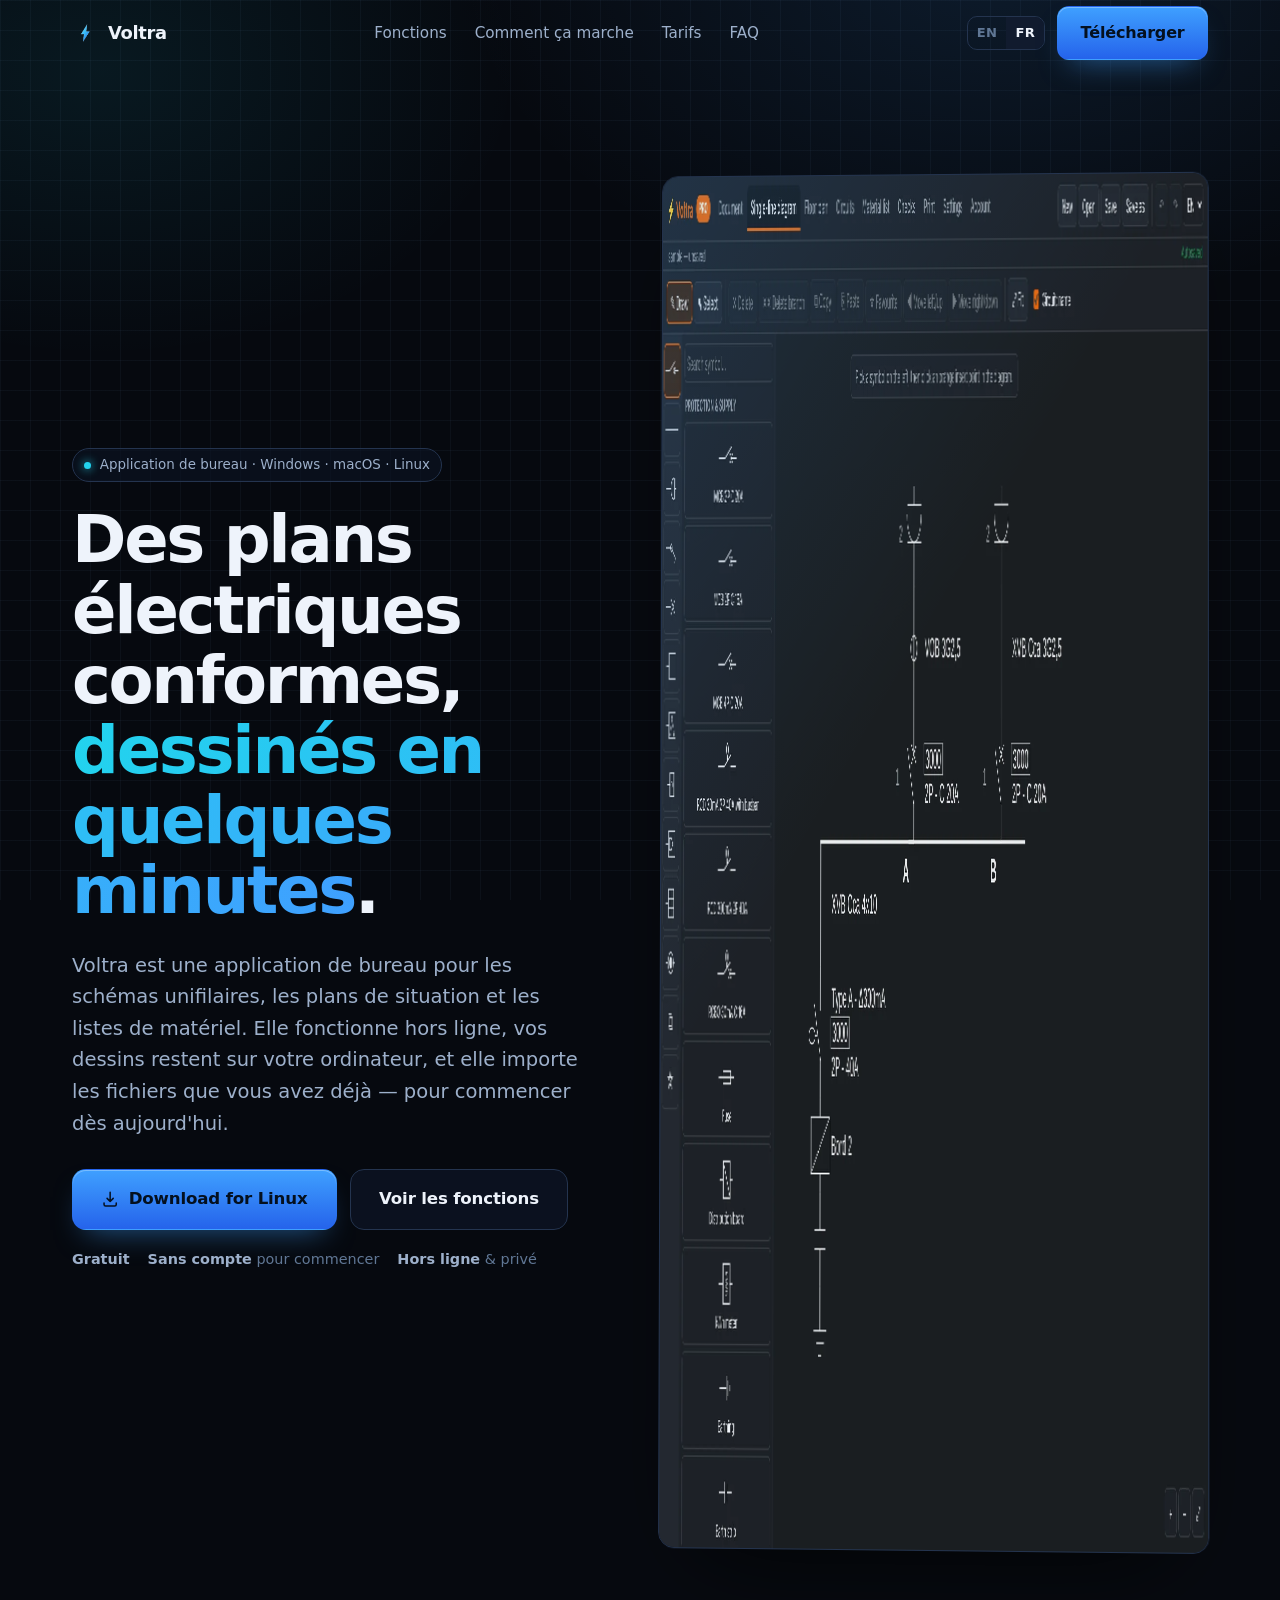
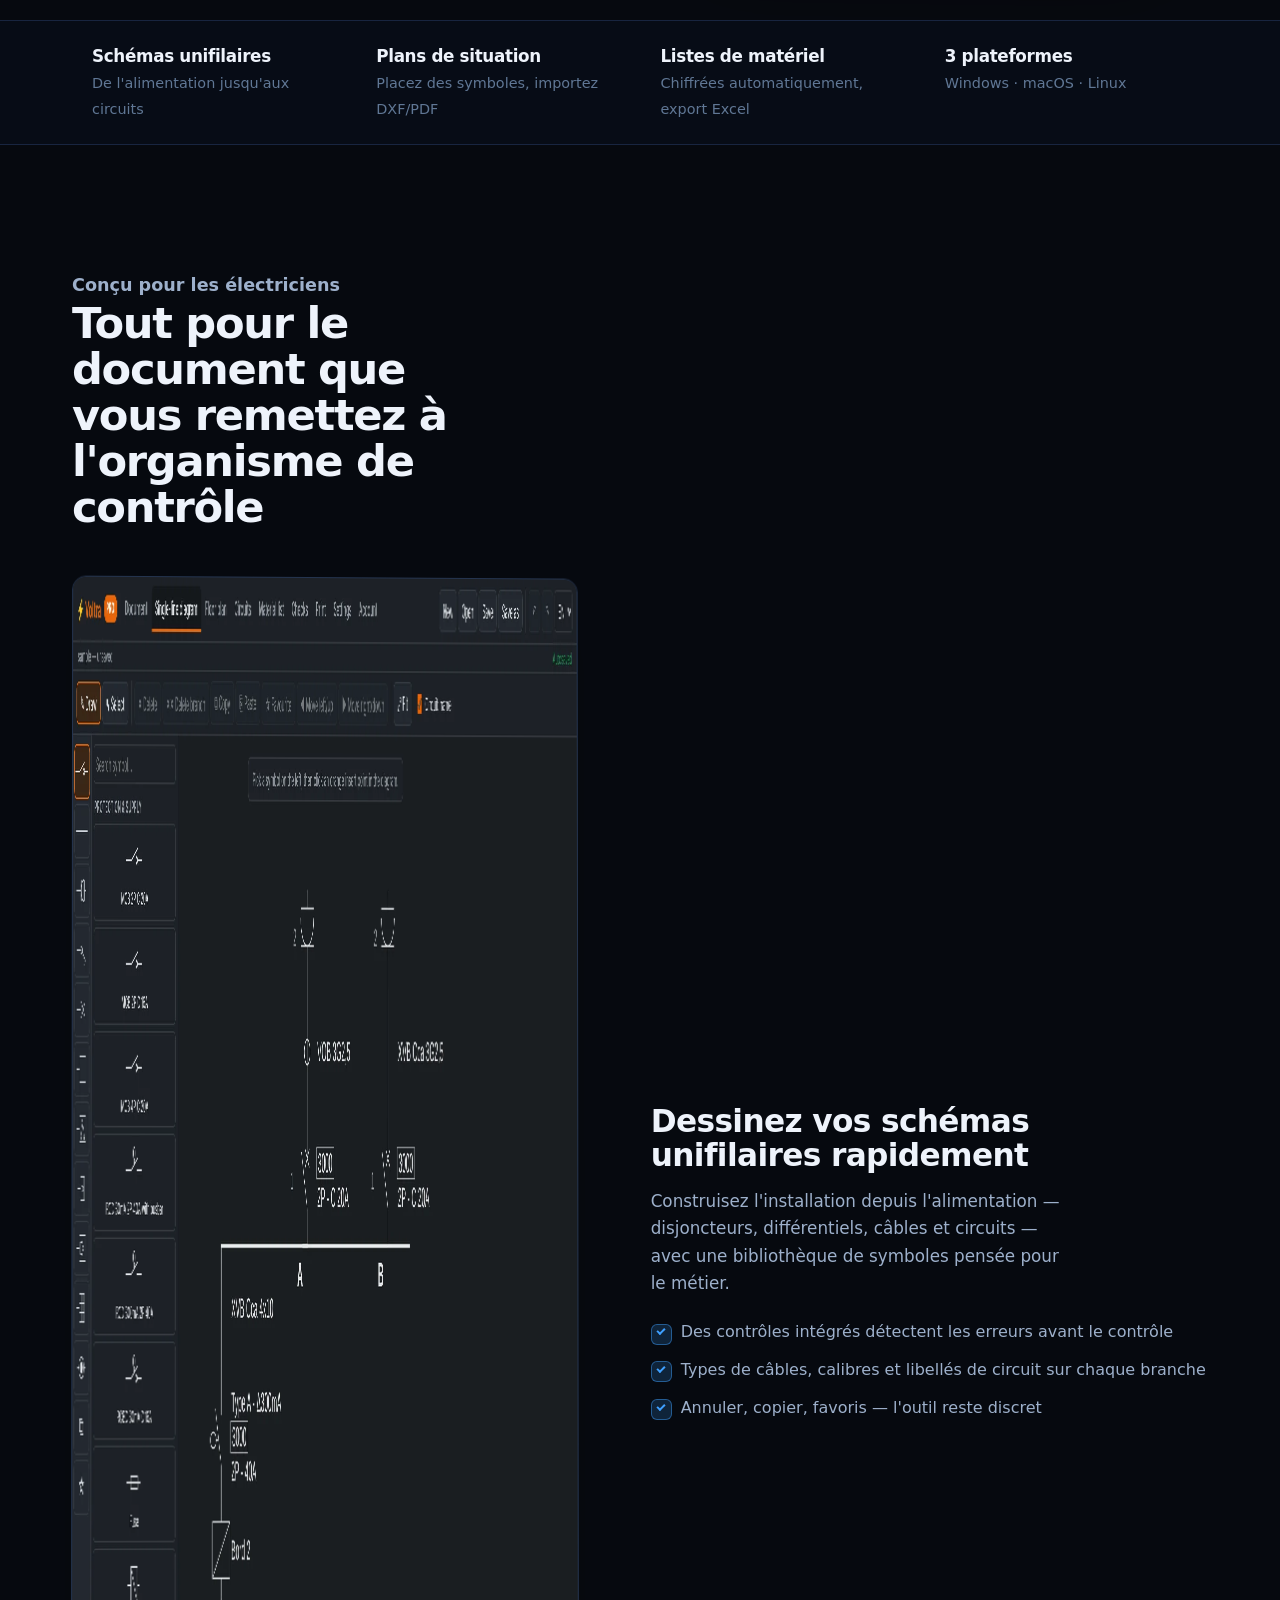
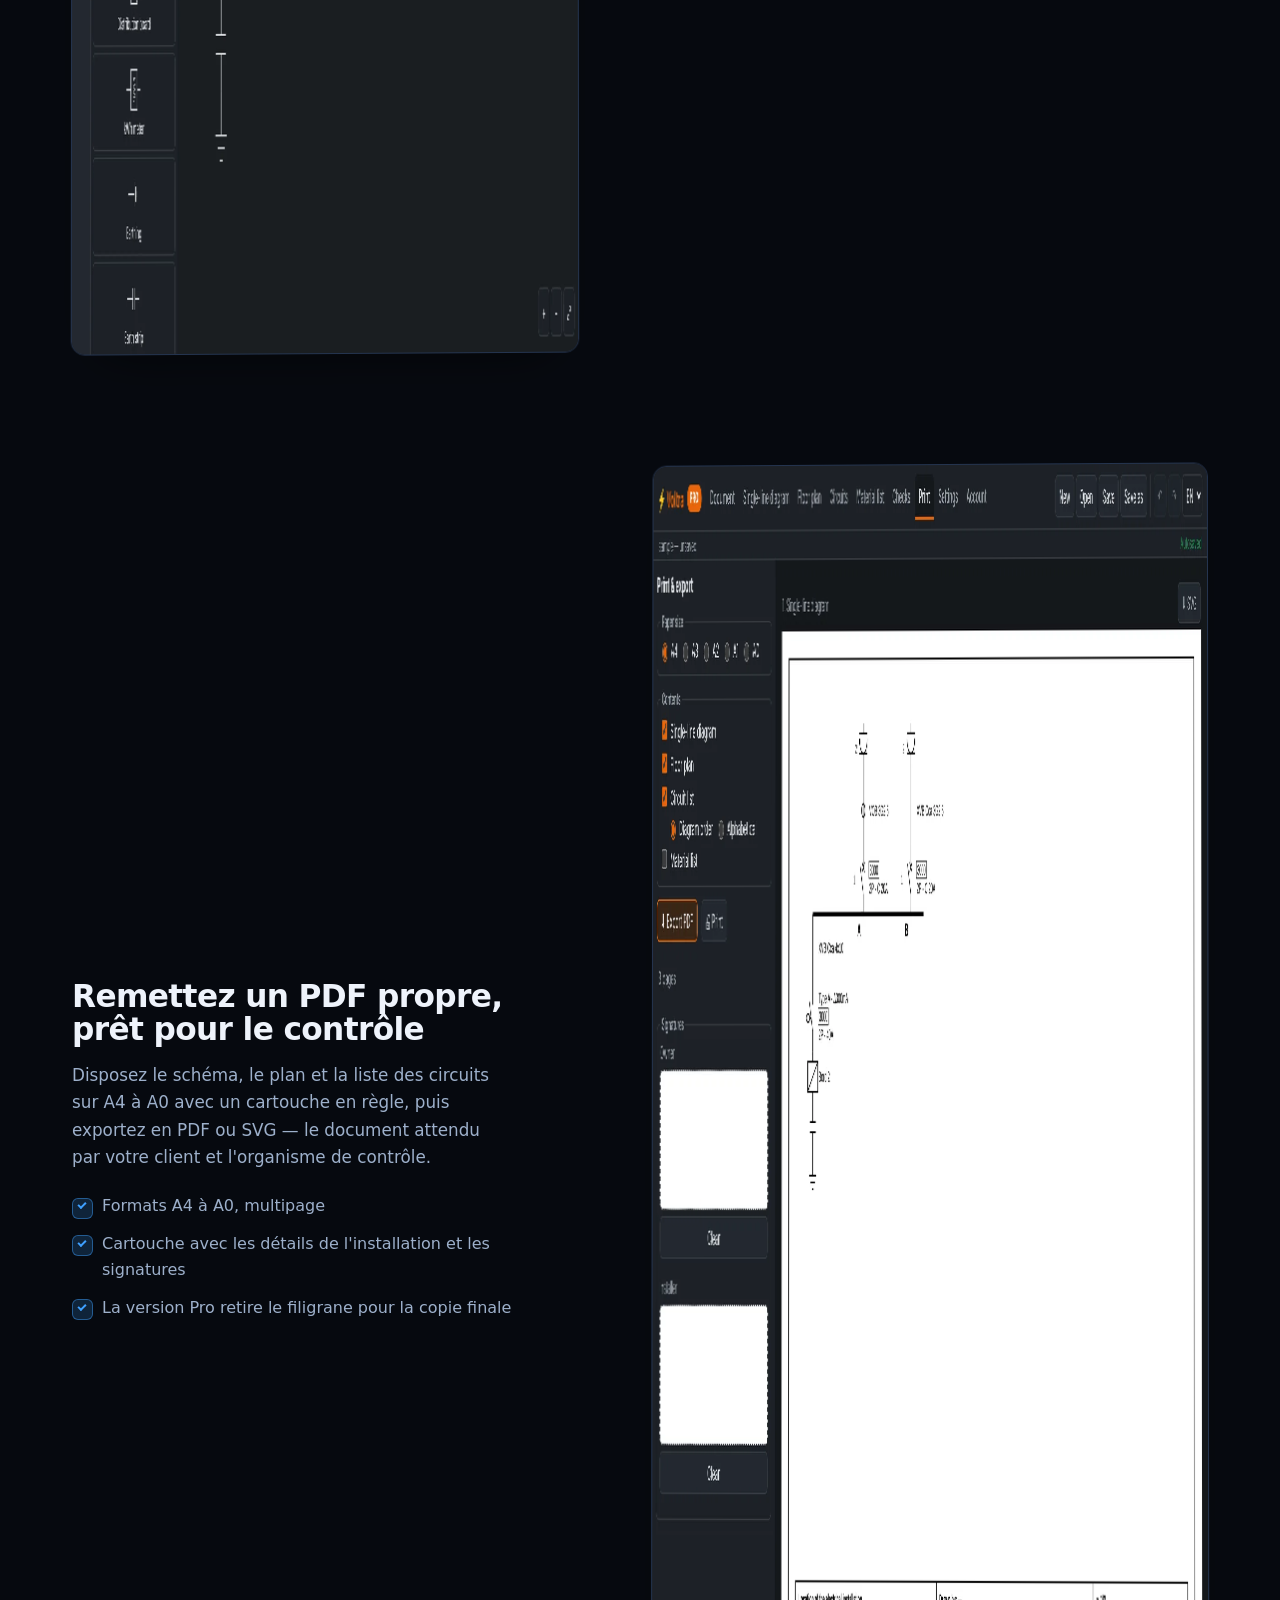
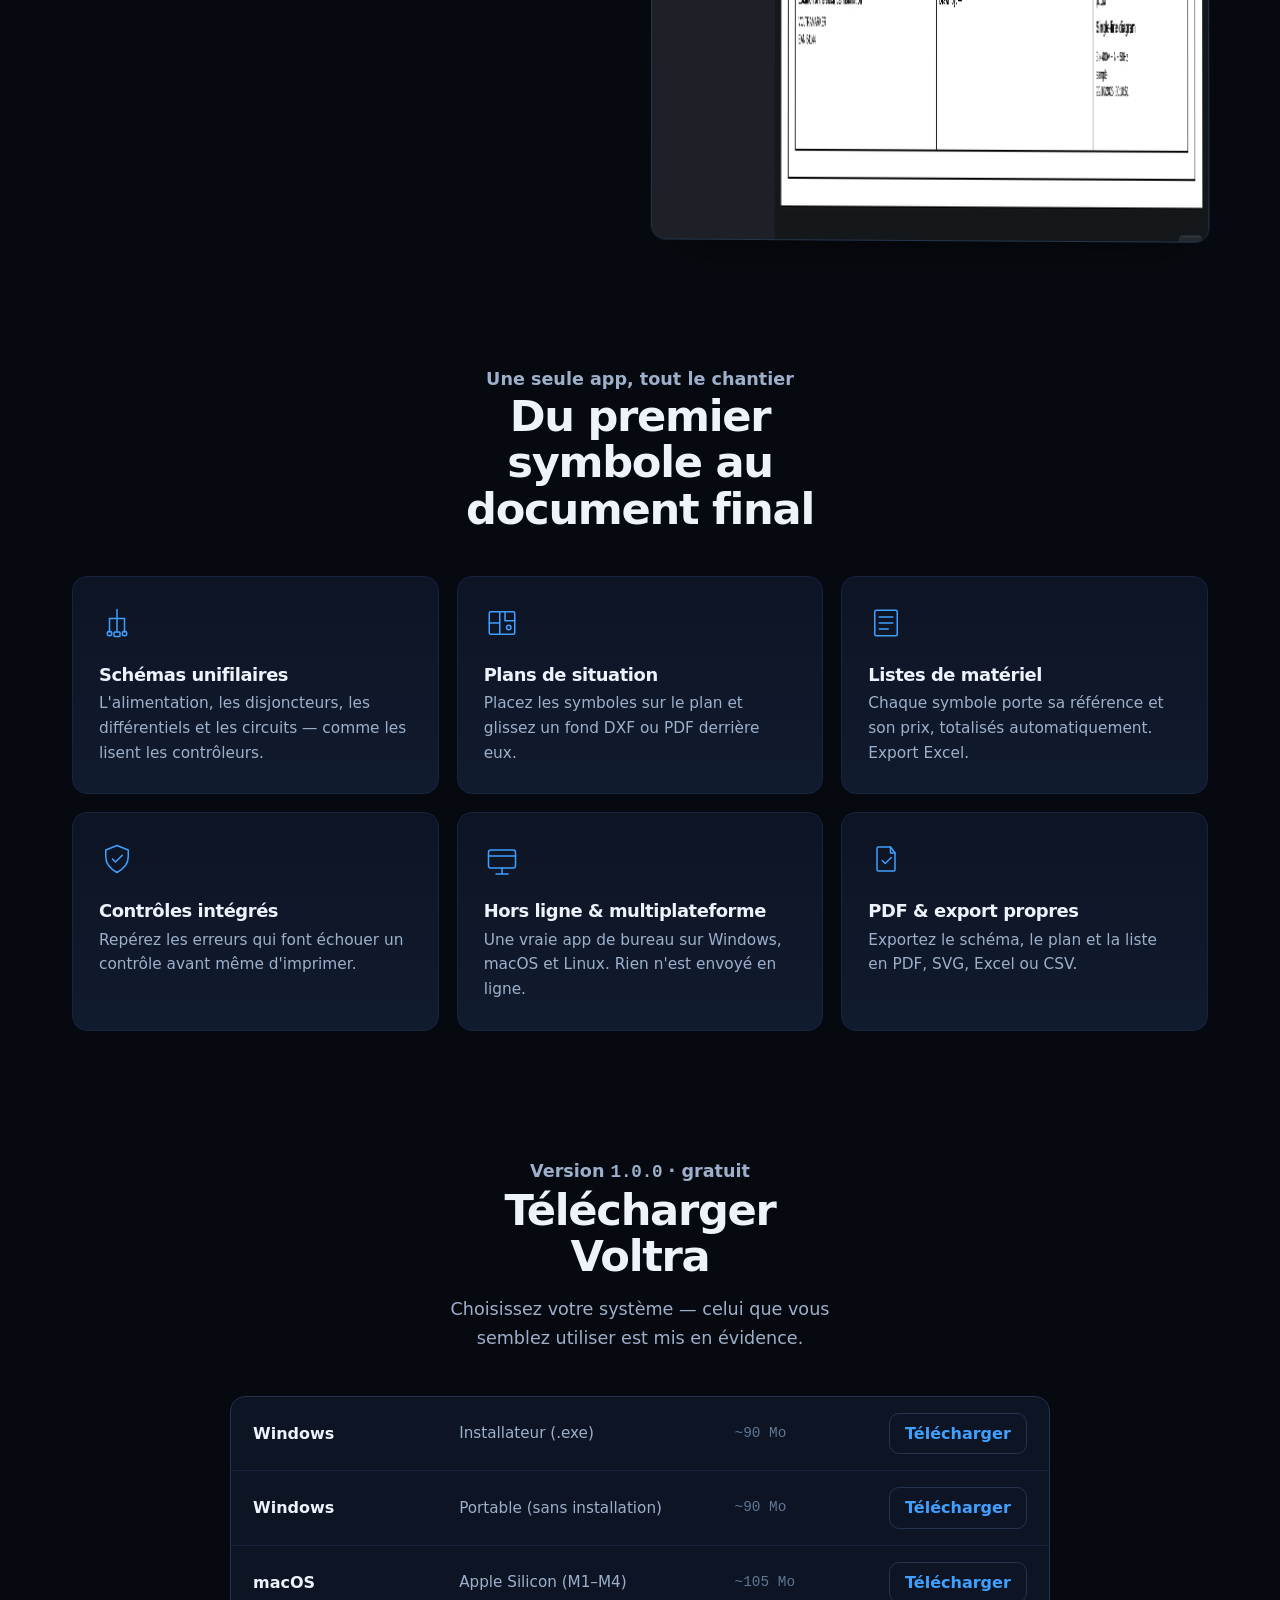
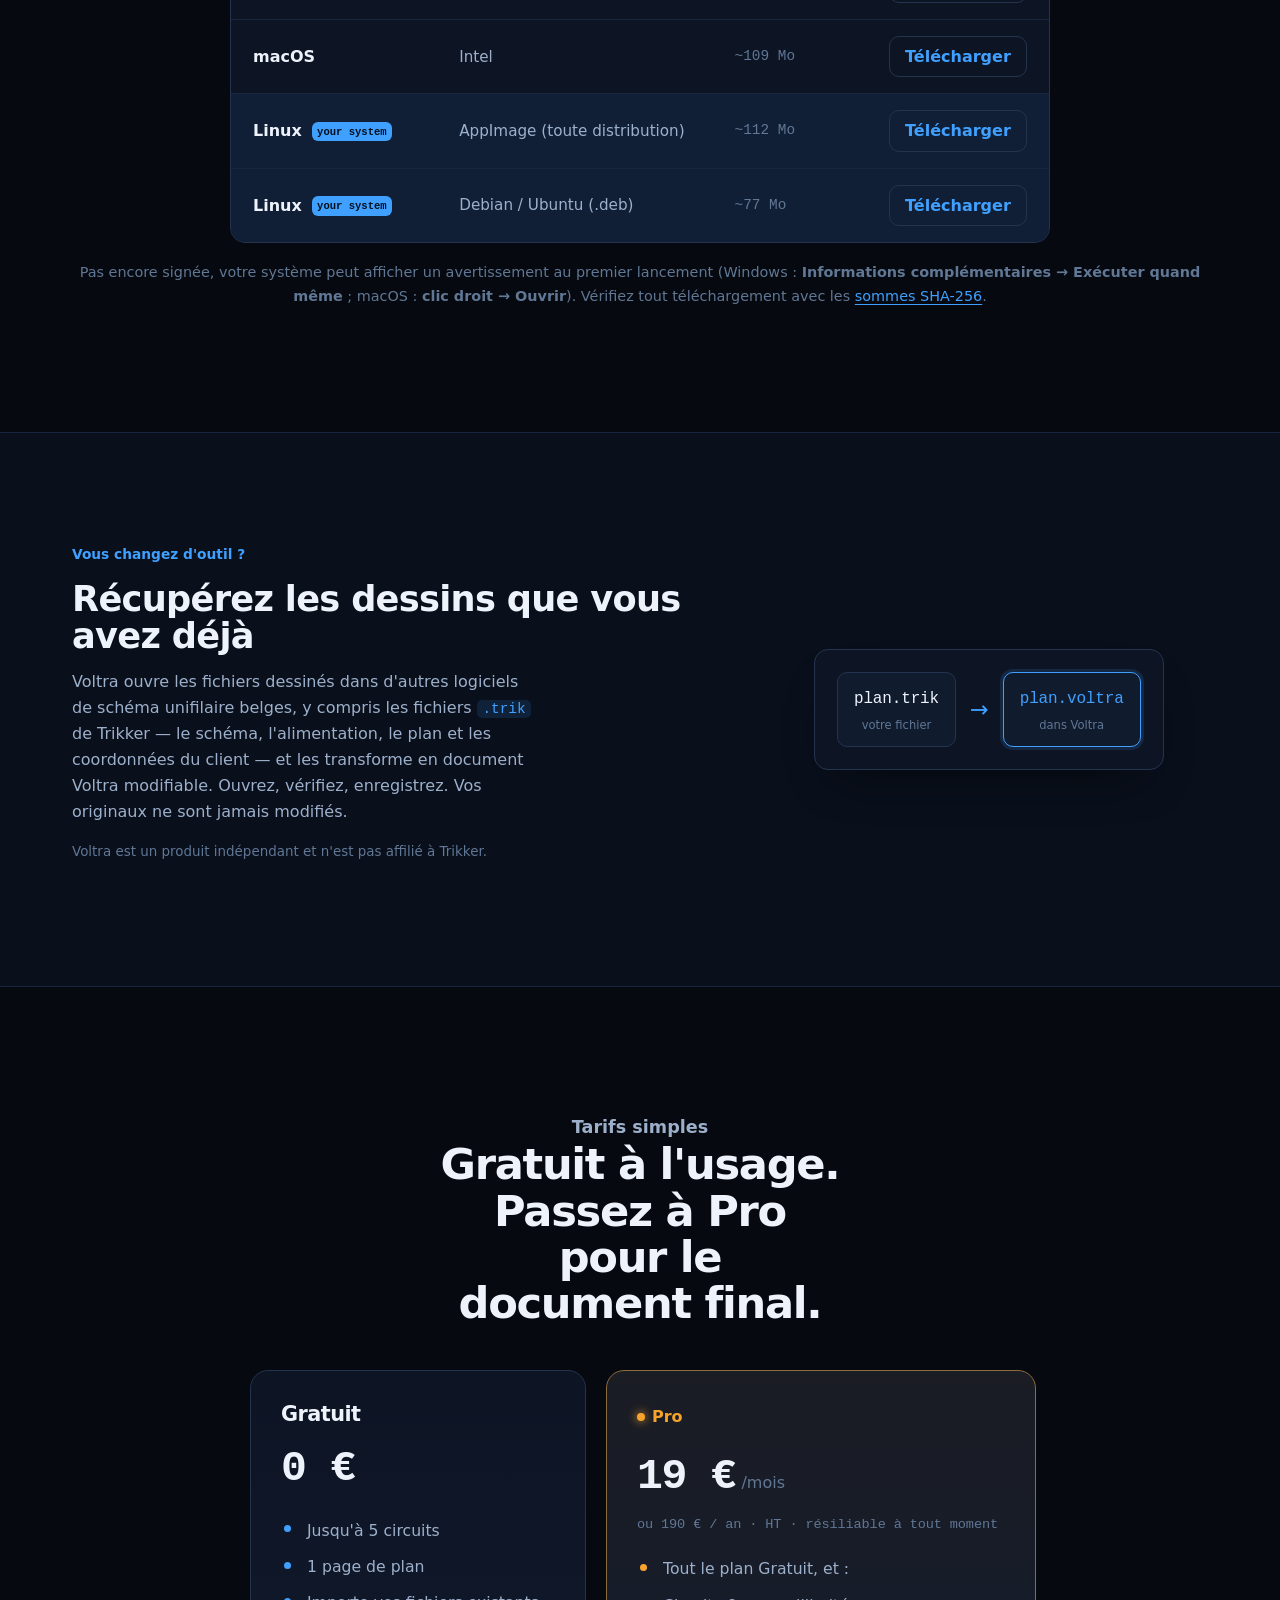
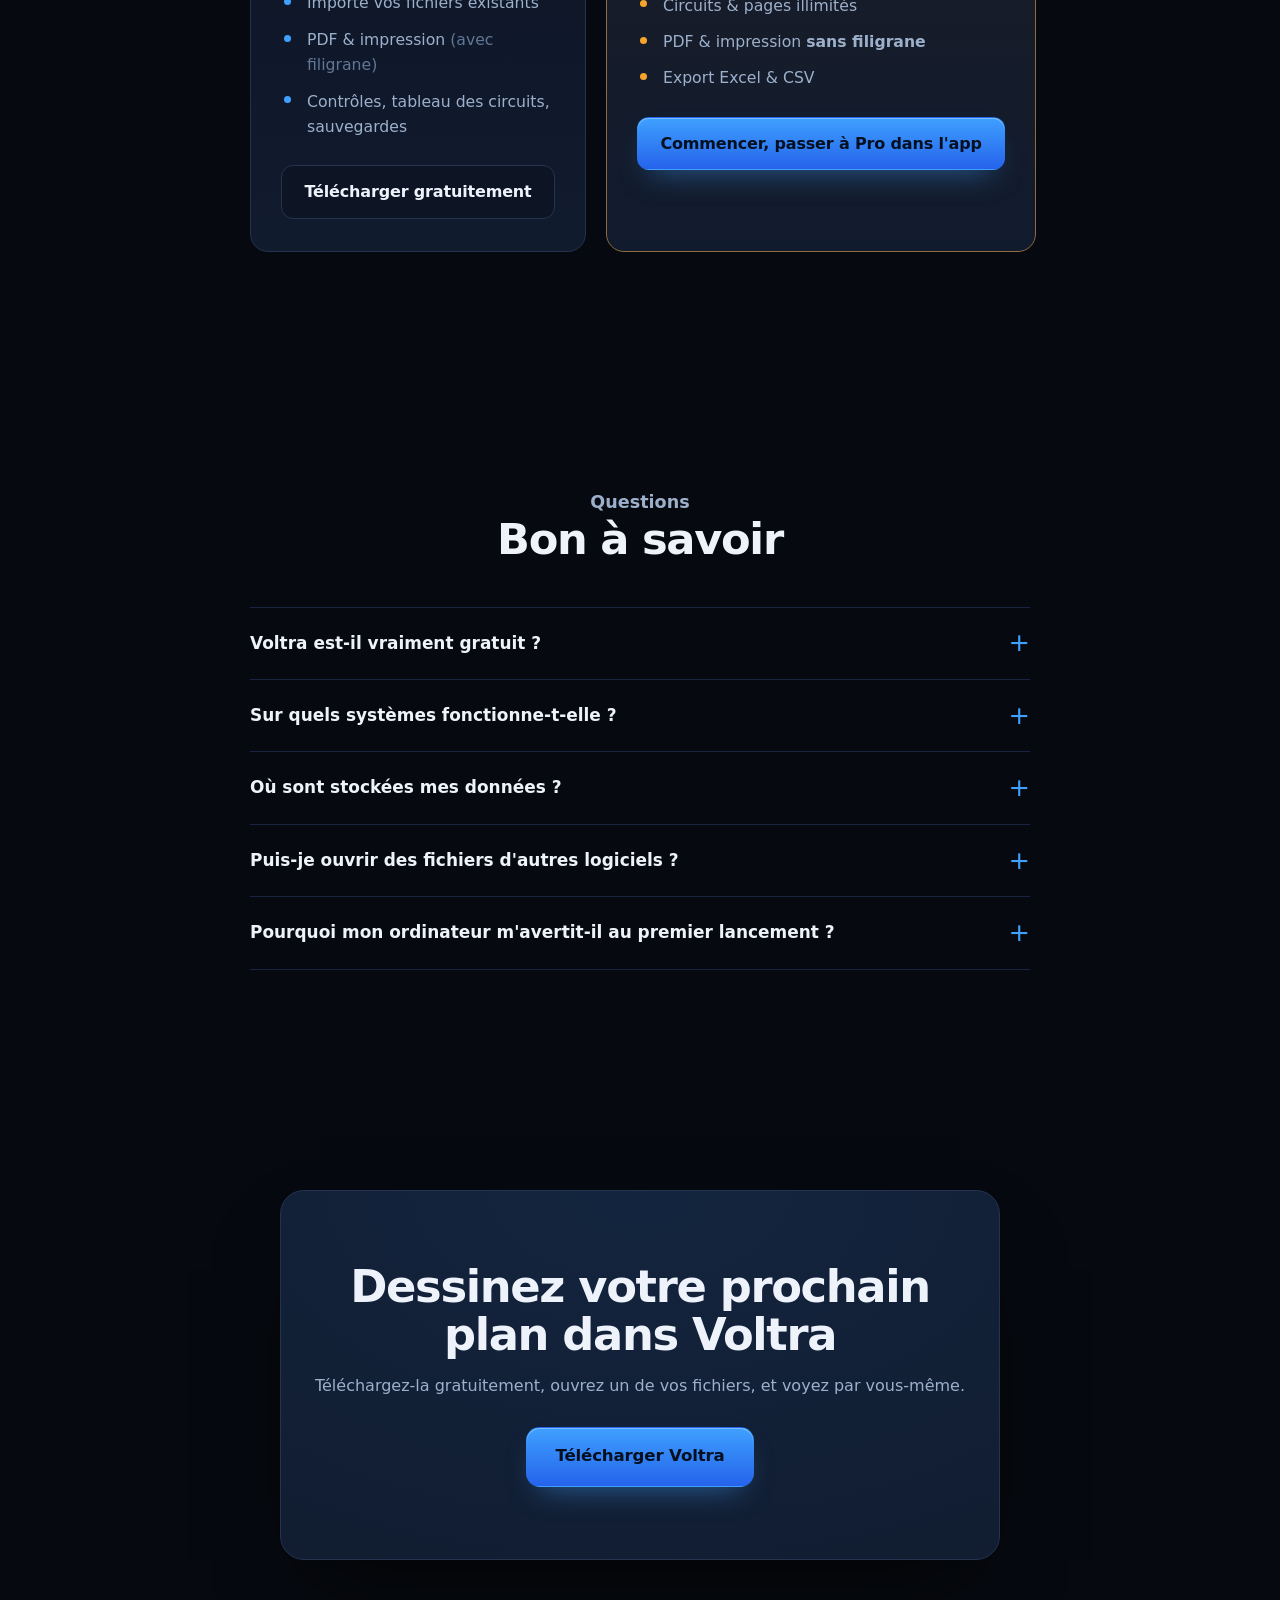
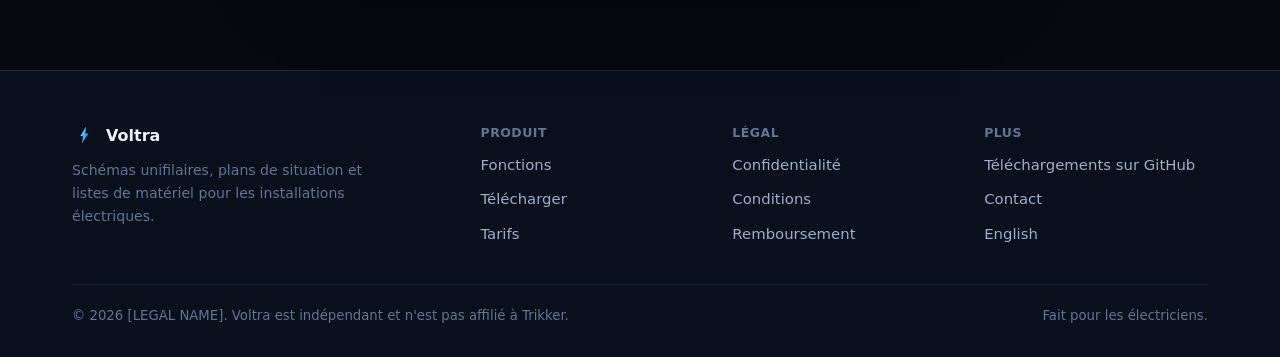
==== fr/index.html @ aec4aea8 "Premium bilingual site (EN + FR): real screenshots, 3D, SEO, Trikker demoted Co-Authored-By: Claude " ====
<!doctype html>
<html lang="fr">
<head>
<meta charset="utf-8">
<meta name="viewport" content="width=device-width, initial-scale=1">
<title>Voltra — schémas unifilaires électriques pour Windows, Mac et Linux</title>
<meta name="description" content="Voltra est une application de bureau pour dessiner des schémas unifilaires, des plans de situation et des listes de matériel. Fonctionne hors ligne sur Windows, macOS et Linux. Téléchargement gratuit.">
<link rel="canonical" href="https://voltra.app/fr/">
<link rel="alternate" hreflang="en" href="https://voltra.app/">
<link rel="alternate" hreflang="fr" href="https://voltra.app/fr/">
<link rel="alternate" hreflang="x-default" href="https://voltra.app/">
<meta http-equiv="Content-Security-Policy" content="default-src 'self'; script-src 'self'; style-src 'self'; img-src 'self' data:; font-src 'self'; connect-src 'self'; base-uri 'none'; form-action 'none'; object-src 'none'; upgrade-insecure-requests">
<link rel="icon" type="image/png" sizes="32x32" href="../assets/favicon-32.png">
<link rel="apple-touch-icon" href="../assets/apple-touch-icon.png">
<meta name="theme-color" content="#06090f">
<meta property="og:type" content="website">
<meta property="og:site_name" content="Voltra">
<meta property="og:title" content="Voltra — schémas unifilaires électriques">
<meta property="og:description" content="Dessinez des schémas unifilaires, des plans et des listes de matériel. Hors ligne. Windows, macOS, Linux. Gratuit.">
<meta property="og:url" content="https://voltra.app/fr/">
<meta property="og:image" content="https://voltra.app/assets/og-image.png">
<meta name="twitter:card" content="summary_large_image">
<meta name="twitter:title" content="Voltra — schémas unifilaires électriques">
<meta name="twitter:description" content="Dessinez des schémas unifilaires, des plans et des listes de matériel. Hors ligne. Windows, macOS, Linux.">
<meta name="twitter:image" content="https://voltra.app/assets/og-image.png">
<link rel="stylesheet" href="../styles.css">
<script type="application/ld+json">
{"@context":"https://schema.org","@type":"SoftwareApplication","name":"Voltra","applicationCategory":"DesignApplication","operatingSystem":"Windows, macOS, Linux","description":"Application de bureau pour schémas unifilaires, plans de situation et listes de matériel.","offers":[{"@type":"Offer","price":"0","priceCurrency":"EUR","name":"Gratuit"},{"@type":"Offer","price":"19","priceCurrency":"EUR","name":"Pro (mensuel)"}],"url":"https://voltra.app/fr/","softwareVersion":"1.0.0"}
</script>
</head>
<body>
<a class="skip" href="#download">Aller aux téléchargements</a>

<header class="site-head" id="head">
  <div class="wrap head-row">
    <a class="brand" href="#top"><img src="../assets/mark-96.png" alt="" width="26" height="26"><span>Voltra</span></a>
    <nav class="nav" aria-label="Principal">
      <a href="#features">Fonctions</a>
      <a href="#how">Comment ça marche</a>
      <a href="#pricing">Tarifs</a>
      <a href="#faq">FAQ</a>
    </nav>
    <div class="head-actions">
      <div class="lang" aria-label="Langue">
        <a href="../">EN</a>
        <a href="./" class="on" aria-current="page">FR</a>
      </div>
      <a class="btn btn-primary" href="#download">Télécharger</a>
    </div>
  </div>
</header>

<main id="top">

  <section class="hero">
    <div class="wrap hero-grid">
      <div class="hero-copy">
        <span class="eyebrow"><span class="dot"></span>Application de bureau · Windows · macOS · Linux</span>
        <h1>Des plans électriques conformes, <span class="grad">dessinés en quelques minutes</span>.</h1>
        <p class="lede">Voltra est une application de bureau pour les schémas unifilaires, les plans de
          situation et les listes de matériel. Elle fonctionne hors ligne, vos dessins restent sur votre
          ordinateur, et elle importe les fichiers que vous avez déjà — pour commencer dès aujourd'hui.</p>
        <div class="hero-cta">
          <a class="btn btn-primary btn-lg" id="hero-download" href="#download">
            <svg viewBox="0 0 24 24" fill="none" aria-hidden="true"><path d="M12 3v12m0 0l-4-4m4 4l4-4M4 17v2a2 2 0 002 2h12a2 2 0 002-2v-2" stroke="currentColor" stroke-width="2" stroke-linecap="round" stroke-linejoin="round"/></svg>
            <span id="hero-download-label">Télécharger Voltra</span>
          </a>
          <a class="btn btn-ghost btn-lg" href="#features">Voir les fonctions</a>
        </div>
        <p class="hero-sub"><span><b>Gratuit</b></span><span><b>Sans compte</b> pour commencer</span><span><b>Hors ligne</b> &amp; privé</span></p>
      </div>
      <div class="hero-art shot3d reveal">
        <div class="shot-frame" id="tilt">
          <span class="shot-glow" aria-hidden="true"></span>
          <picture><img src="../assets/shot-diagram.webp" width="2200" height="1375" alt="L'application Voltra affichant un schéma unifilaire électrique avec disjoncteurs, différentiel, jeu de barres et deux circuits."></picture>
        </div>
      </div>
    </div>
  </section>

  <section class="trust">
    <div class="wrap trust-row">
      <div class="trust-item"><b class="sm">Schémas unifilaires</b><span>De l'alimentation jusqu'aux circuits</span></div>
      <div class="trust-item"><b class="sm">Plans de situation</b><span>Placez des symboles, importez DXF/PDF</span></div>
      <div class="trust-item"><b class="sm">Listes de matériel</b><span>Chiffrées automatiquement, export Excel</span></div>
      <div class="trust-item"><b class="sm">3 plateformes</b><span>Windows · macOS · Linux</span></div>
    </div>
  </section>

  <section class="section" id="features">
    <div class="wrap">
      <div class="sec-head">
        <p class="kicker">Conçu pour les électriciens</p>
        <h2>Tout pour le document que vous remettez à l'organisme de contrôle</h2>
      </div>
      <div class="showcase">
        <div class="row">
          <div class="row-media reveal"><div class="media-frame"><img src="../assets/shot-diagram.webp" width="2200" height="1375" alt="Éditeur de schéma unifilaire Voltra avec une palette de symboles et une installation dessinée."></div></div>
          <div class="row-copy reveal">
            <h3>Dessinez vos schémas unifilaires rapidement</h3>
            <p>Construisez l'installation depuis l'alimentation — disjoncteurs, différentiels, câbles et
              circuits — avec une bibliothèque de symboles pensée pour le métier.</p>
            <ul class="row-list">
              <li>Des contrôles intégrés détectent les erreurs avant le contrôle</li>
              <li>Types de câbles, calibres et libellés de circuit sur chaque branche</li>
              <li>Annuler, copier, favoris — l'outil reste discret</li>
            </ul>
          </div>
        </div>
        <div class="row flip">
          <div class="row-media reveal"><div class="media-frame"><img src="../assets/shot-print.webp" width="2200" height="1375" alt="Vue d'impression et d'export de Voltra, avec le schéma disposé sur une feuille A4 et un cartouche."></div></div>
          <div class="row-copy reveal">
            <h3>Remettez un PDF propre, prêt pour le contrôle</h3>
            <p>Disposez le schéma, le plan et la liste des circuits sur A4 à A0 avec un cartouche en règle,
              puis exportez en PDF ou SVG — le document attendu par votre client et l'organisme de contrôle.</p>
            <ul class="row-list">
              <li>Formats A4 à A0, multipage</li>
              <li>Cartouche avec les détails de l'installation et les signatures</li>
              <li>La version Pro retire le filigrane pour la copie finale</li>
            </ul>
          </div>
        </div>
      </div>
    </div>
  </section>

  <section class="section pt0" id="how">
    <div class="wrap">
      <div class="sec-head center"><p class="kicker">Une seule app, tout le chantier</p><h2>Du premier symbole au document final</h2></div>
      <div class="grid3">
        <div class="card reveal"><svg class="gi" viewBox="0 0 48 48"><path d="M24 6v12M24 18H14v10M24 18h10v10M14 28v8M34 28v8M24 18v18"/><circle cx="14" cy="38" r="3"/><circle cx="34" cy="38" r="3"/><rect x="20" y="36" width="8" height="6" rx="1"/></svg><h4>Schémas unifilaires</h4><p>L'alimentation, les disjoncteurs, les différentiels et les circuits — comme les lisent les contrôleurs.</p></div>
        <div class="card reveal"><svg class="gi" viewBox="0 0 48 48"><rect x="7" y="9" width="34" height="30" rx="2"/><path d="M7 24h14v15M21 24V9M28 9v12h13"/><circle cx="33" cy="30" r="3"/></svg><h4>Plans de situation</h4><p>Placez les symboles sur le plan et glissez un fond DXF ou PDF derrière eux.</p></div>
        <div class="card reveal"><svg class="gi" viewBox="0 0 48 48"><rect x="9" y="7" width="30" height="34" rx="2"/><path d="M15 16h18M15 24h18M15 32h12"/></svg><h4>Listes de matériel</h4><p>Chaque symbole porte sa référence et son prix, totalisés automatiquement. Export Excel.</p></div>
        <div class="card reveal"><svg class="gi" viewBox="0 0 48 48"><path d="M24 6l15 6v9c0 9-6 16-15 21-9-5-15-12-15-21v-9z"/><path d="M18 24l4 4 9-9"/></svg><h4>Contrôles intégrés</h4><p>Repérez les erreurs qui font échouer un contrôle avant même d'imprimer.</p></div>
        <div class="card reveal"><svg class="gi" viewBox="0 0 48 48"><rect x="6" y="12" width="36" height="24" rx="3"/><path d="M6 20h36M16 44h16M24 36v8"/></svg><h4>Hors ligne &amp; multiplateforme</h4><p>Une vraie app de bureau sur Windows, macOS et Linux. Rien n'est envoyé en ligne.</p></div>
        <div class="card reveal"><svg class="gi" viewBox="0 0 48 48"><path d="M30 8H14a2 2 0 00-2 2v28a2 2 0 002 2h20a2 2 0 002-2V16z"/><path d="M30 8v8h6M19 26l4 4 8-8"/></svg><h4>PDF &amp; export propres</h4><p>Exportez le schéma, le plan et la liste en PDF, SVG, Excel ou CSV.</p></div>
      </div>
    </div>
  </section>

  <section class="section pt0" id="download">
    <div class="wrap">
      <div class="sec-head center"><p class="kicker">Version <span class="mono" id="ver">1.0.0</span> · gratuit</p><h2>Télécharger Voltra</h2><p>Choisissez votre système — celui que vous semblez utiliser est mis en évidence.</p></div>
      <div class="dl-wrap" id="dl-list">
        <a class="dl-row" data-os="windows" href="https://github.com/mqasimhere/voltra-downloads/releases/latest/download/voltra-windows-setup.exe" rel="noopener"><span class="dl-os">Windows</span><span class="dl-kind">Installateur (.exe)</span><span class="dl-size">~90 Mo</span><span class="dl-get">Télécharger</span></a>
        <a class="dl-row" data-os="windows" href="https://github.com/mqasimhere/voltra-downloads/releases/latest/download/voltra-windows-portable.exe" rel="noopener"><span class="dl-os">Windows</span><span class="dl-kind">Portable (sans installation)</span><span class="dl-size">~90 Mo</span><span class="dl-get">Télécharger</span></a>
        <a class="dl-row" data-os="mac-arm" href="https://github.com/mqasimhere/voltra-downloads/releases/latest/download/voltra-mac-apple-silicon.dmg" rel="noopener"><span class="dl-os">macOS</span><span class="dl-kind">Apple Silicon (M1–M4)</span><span class="dl-size">~105 Mo</span><span class="dl-get">Télécharger</span></a>
        <a class="dl-row" data-os="mac-intel" href="https://github.com/mqasimhere/voltra-downloads/releases/latest/download/voltra-mac-intel.dmg" rel="noopener"><span class="dl-os">macOS</span><span class="dl-kind">Intel</span><span class="dl-size">~109 Mo</span><span class="dl-get">Télécharger</span></a>
        <a class="dl-row" data-os="linux" href="https://github.com/mqasimhere/voltra-downloads/releases/latest/download/voltra-linux.AppImage" rel="noopener"><span class="dl-os">Linux</span><span class="dl-kind">AppImage (toute distribution)</span><span class="dl-size">~112 Mo</span><span class="dl-get">Télécharger</span></a>
        <a class="dl-row" data-os="linux" href="https://github.com/mqasimhere/voltra-downloads/releases/latest/download/voltra-linux.deb" rel="noopener"><span class="dl-os">Linux</span><span class="dl-kind">Debian / Ubuntu (.deb)</span><span class="dl-size">~77 Mo</span><span class="dl-get">Télécharger</span></a>
      </div>
      <p class="muted dl-note">Pas encore signée, votre système peut afficher un avertissement au premier
        lancement (Windows : <b>Informations complémentaires → Exécuter quand même</b> ; macOS : <b>clic
        droit → Ouvrir</b>). Vérifiez tout téléchargement avec les <a id="sums-link" href="#" rel="noopener">sommes
        SHA-256</a>.</p>
    </div>
  </section>

  <section class="migrate section">
    <div class="wrap migrate-box">
      <div class="reveal">
        <p class="kicker">Vous changez d'outil ?</p>
        <h2 class="mig-h2">Récupérez les dessins que vous avez déjà</h2>
        <p class="mig-p">Voltra ouvre les fichiers dessinés dans d'autres logiciels de schéma unifilaire
          belges, y compris les fichiers <code>.trik</code> de Trikker — le schéma, l'alimentation, le plan
          et les coordonnées du client — et les transforme en document Voltra modifiable. Ouvrez, vérifiez,
          enregistrez. Vos originaux ne sont jamais modifiés.</p>
        <p class="muted mig-dis">Voltra est un produit indépendant et n'est pas affilié à Trikker.</p>
      </div>
      <div class="reveal center-self">
        <div class="swap">
          <div class="chip"><span class="mono">plan.trik</span><small>votre fichier</small></div>
          <span class="arrow" aria-hidden="true">→</span>
          <div class="chip to"><span class="mono">plan.voltra</span><small>dans Voltra</small></div>
        </div>
      </div>
    </div>
  </section>

  <section class="section" id="pricing">
    <div class="wrap">
      <div class="sec-head center"><p class="kicker">Tarifs simples</p><h2>Gratuit à l'usage. Passez à Pro pour le document final.</h2></div>
      <div class="plans">
        <div class="plan reveal">
          <h3>Gratuit</h3>
          <div class="price"><span class="amt mono">0 €</span></div>
          <ul><li>Jusqu'à 5 circuits</li><li>1 page de plan</li><li>Importe vos fichiers existants</li><li>PDF &amp; impression <span class="muted">(avec filigrane)</span></li><li>Contrôles, tableau des circuits, sauvegardes</li></ul>
          <a class="btn btn-ghost" href="#download">Télécharger gratuitement</a>
        </div>
        <div class="plan pro reveal">
          <div class="flag"><span class="dot"></span>Pro</div>
          <div class="price"><span class="amt mono">19 €</span><span class="per">/mois</span></div>
          <p class="price-alt mono">ou 190 € / an · HT · résiliable à tout moment</p>
          <ul><li>Tout le plan Gratuit, et :</li><li>Circuits &amp; pages illimités</li><li>PDF &amp; impression <b>sans filigrane</b></li><li>Export Excel &amp; CSV</li></ul>
          <a class="btn btn-primary" href="#download">Commencer, passer à Pro dans l'app</a>
        </div>
      </div>
    </div>
  </section>

  <section class="section" id="faq">
    <div class="wrap">
      <div class="sec-head center"><p class="kicker">Questions</p><h2>Bon à savoir</h2></div>
      <div class="faq">
        <details><summary>Voltra est-il vraiment gratuit ?</summary><p>Oui. La version gratuite est une app
          complète : dessinez des schémas et des plans, lancez les contrôles, imprimez ou exportez en PDF.
          Elle est limitée à 5 circuits et une page de plan, et ajoute un filigrane aux exports. La version
          Pro lève ces limites.</p></details>
        <details><summary>Sur quels systèmes fonctionne-t-elle ?</summary><p>Windows 10/11, macOS (Apple
          Silicon et Intel) et Linux. C'est une app de bureau standard — si votre logiciel actuel tourne sur
          votre PC, Voltra aussi.</p></details>
        <details><summary>Où sont stockées mes données ?</summary><p>Sur votre propre ordinateur. Voltra est
          une app de bureau ; vos dessins et les coordonnées de vos clients sont enregistrés en fichiers sur
          votre machine et ne sont jamais envoyés en ligne. Seul un abonnement, si vous en prenez un,
          implique notre serveur (uniquement votre e-mail et votre formule).</p></details>
        <details><summary>Puis-je ouvrir des fichiers d'autres logiciels ?</summary><p>Oui — Voltra importe
          les fichiers unifilaires d'autres outils belges, y compris les fichiers <code>.trik</code> de
          Trikker, pour ne pas avoir à tout redessiner. Voltra est indépendant et n'est pas affilié à
          Trikker.</p></details>
        <details><summary>Pourquoi mon ordinateur m'avertit-il au premier lancement ?</summary><p>Parce que
          l'app n'est pas encore signée. Elle est sûre — voir la note sous Télécharger — et vous pouvez
          vérifier le fichier avec sa somme SHA-256 publiée.</p></details>
      </div>
    </div>
  </section>

  <section class="section cta">
    <div class="wrap"><div class="cta-box reveal">
      <h2>Dessinez votre prochain plan dans Voltra</h2>
      <p>Téléchargez-la gratuitement, ouvrez un de vos fichiers, et voyez par vous-même.</p>
      <a class="btn btn-primary btn-lg" href="#download">Télécharger Voltra</a>
    </div></div>
  </section>
</main>

<footer class="foot">
  <div class="wrap">
    <div class="foot-grid">
      <div class="foot-brand"><img src="../assets/mark-96.png" alt="" width="24" height="24"><span class="fb-name">Voltra</span><p>Schémas unifilaires, plans de situation et listes de matériel pour les installations électriques.</p></div>
      <nav class="foot-col" aria-label="Produit"><h5>Produit</h5><a href="#features">Fonctions</a><a href="#download">Télécharger</a><a href="#pricing">Tarifs</a></nav>
      <nav class="foot-col" aria-label="Légal"><h5>Légal</h5><a href="./privacy.html">Confidentialité</a><a href="./terms.html">Conditions</a><a href="./refund.html">Remboursement</a></nav>
      <nav class="foot-col" aria-label="Plus"><h5>Plus</h5><a id="gh-link" href="#" rel="noopener">Téléchargements sur GitHub</a><a href="mailto:[CONTACT-EMAIL]">Contact</a><a href="../">English</a></nav>
    </div>
    <div class="foot-legal"><span>© <span id="year">2026</span> [LEGAL NAME]. Voltra est indépendant et n'est pas affilié à Trikker.</span><span>Fait pour les électriciens.</span></div>
  </div>
</footer>

<script src="../app.js" defer></script>
</body>
</html>
---- styles.css ----
/* Voltra — premium dark. Grounded in electrical drawing: deep blueprint tones, electric-blue current,
   real product screenshots, restrained motion. System fonts (fast, CSP-safe). */

:root {
  --bg: #06090f;
  --bg-2: #090f1b;
  --panel: #0d1424;
  --panel-2: #111b2e;
  --ink: #eef3fb;
  --ink-2: #9db0cb;
  --ink-3: #607795;
  --line: #182540;
  --line-2: #24344f;
  --brand: #3fa0ff;
  --brand-2: #2563eb;
  --brand-3: #22d3ee;
  --amber: #f6a42b;
  --ring: rgba(63,160,255,.55);
  --grid: rgba(120,160,220,.05);
  --shadow-lg: 0 40px 90px -40px rgba(0,0,0,.85);
  --shadow-md: 0 24px 50px -28px rgba(0,0,0,.7);
  --font: system-ui, -apple-system, "Segoe UI", Roboto, Helvetica, Arial, sans-serif;
  --mono: ui-monospace, "SF Mono", "Cascadia Code", Consolas, monospace;
  --maxw: 1180px;
}

* { box-sizing: border-box; }
html { scroll-behavior: smooth; -webkit-text-size-adjust: 100%; }
@media (prefers-reduced-motion: reduce) { html { scroll-behavior: auto; } }

body {
  margin: 0;
  font-family: var(--font);
  color: var(--ink);
  background: var(--bg);
  line-height: 1.62;
  -webkit-font-smoothing: antialiased;
  text-rendering: optimizeLegibility;
  overflow-x: hidden;
}

/* ambient backdrop: faint blueprint grid + two soft light pools */
body::before {
  content: "";
  position: fixed; inset: 0; z-index: -2;
  background:
    radial-gradient(900px 600px at 78% -5%, rgba(63,160,255,.12), transparent 60%),
    radial-gradient(760px 520px at 8% 8%, rgba(34,211,238,.08), transparent 55%),
    linear-gradient(var(--grid) 1px, transparent 1px),
    linear-gradient(90deg, var(--grid) 1px, transparent 1px),
    var(--bg);
  background-size: auto, auto, 30px 30px, 30px 30px, auto;
}

.wrap { width: 100%; max-width: var(--maxw); margin-inline: auto; padding-inline: 22px; }
.mono { font-family: var(--mono); font-feature-settings: "tnum" 1; letter-spacing: -.01em; }
.muted { color: var(--ink-3); }
code { font-family: var(--mono); font-size: .9em; color: var(--brand); background: color-mix(in srgb, var(--brand) 13%, transparent); padding: .08em .4em; border-radius: 5px; }
a { color: var(--brand); text-underline-offset: 3px; }
img { max-width: 100%; display: block; }
h1,h2,h3,h4 { margin: 0; line-height: 1.07; letter-spacing: -.025em; font-weight: 780; }
section { position: relative; }

.skip { position: absolute; left: -999px; top: 0; z-index: 100; background: var(--brand); color: #04101f; padding: 10px 16px; border-radius: 0 0 8px 0; }
.skip:focus { left: 0; }
:focus-visible { outline: 2px solid var(--ring); outline-offset: 3px; border-radius: 5px; }

/* ---------- buttons ---------- */
.btn { display: inline-flex; align-items: center; justify-content: center; gap: .55em; font: inherit; font-weight: 640; letter-spacing: -.01em; padding: .8em 1.4em; border-radius: 12px; border: 1px solid transparent; cursor: pointer; text-decoration: none; white-space: nowrap; transition: transform .12s ease, background-color .18s, border-color .18s, box-shadow .2s; }
.btn:active { transform: translateY(1px); }
.btn-primary { background: linear-gradient(180deg, var(--brand), var(--brand-2)); color: #04101f; box-shadow: 0 1px 0 rgba(255,255,255,.3) inset, 0 14px 30px -14px var(--ring); }
.btn-primary:hover { box-shadow: 0 1px 0 rgba(255,255,255,.35) inset, 0 18px 40px -14px var(--ring); transform: translateY(-1px); }
.btn-ghost { background: color-mix(in srgb, var(--panel) 80%, transparent); color: var(--ink); border-color: var(--line-2); }
.btn-ghost:hover { border-color: var(--brand); }
.btn-lg { padding: .95em 1.7em; font-size: 1.04rem; border-radius: 14px; }
.btn svg { width: 1.1em; height: 1.1em; }

/* ---------- header ---------- */
.site-head { position: sticky; top: 0; z-index: 50; border-bottom: 1px solid transparent; transition: background-color .25s, border-color .25s, backdrop-filter .25s; }
.site-head.scrolled { background: color-mix(in srgb, var(--bg) 78%, transparent); backdrop-filter: blur(14px) saturate(1.3); border-color: var(--line); }
.head-row { display: flex; align-items: center; gap: 18px; height: 66px; }
.brand { display: inline-flex; align-items: center; gap: 10px; text-decoration: none; color: var(--ink); font-weight: 760; letter-spacing: -.02em; font-size: 1.12rem; }
.brand img { width: 26px; height: 26px; }
.nav { display: flex; gap: 28px; margin-inline: auto; }
.nav a { color: var(--ink-2); text-decoration: none; font-size: .95rem; font-weight: 500; transition: color .15s; }
.nav a:hover { color: var(--ink); }
.head-actions { display: flex; align-items: center; gap: 12px; }
.lang { display: inline-flex; border: 1px solid var(--line-2); border-radius: 10px; overflow: hidden; }
.lang a { padding: .42em .7em; color: var(--ink-3); text-decoration: none; font-size: .82rem; font-weight: 600; letter-spacing: .02em; }
.lang a.on { background: var(--panel-2); color: var(--ink); }
.lang a:hover { color: var(--ink); }

/* ---------- hero ---------- */
.hero { padding: clamp(48px, 9vw, 104px) 0 clamp(40px, 6vw, 72px); }
.hero-grid { display: grid; grid-template-columns: 1fr 1.05fr; gap: clamp(28px, 5vw, 64px); align-items: center; }
.eyebrow { display: inline-flex; align-items: center; gap: 9px; color: var(--ink-2); font-size: .84rem; font-weight: 500; padding: .4em .8em; border: 1px solid var(--line-2); border-radius: 100px; background: color-mix(in srgb, var(--panel) 60%, transparent); margin-bottom: 22px; }
.eyebrow .dot { width: 7px; height: 7px; border-radius: 50%; background: var(--brand-3); box-shadow: 0 0 10px var(--brand-3); }
.hero h1 { font-size: clamp(2.4rem, 5.6vw, 4.1rem); font-weight: 820; letter-spacing: -.035em; }
.hero h1 .grad { background: linear-gradient(100deg, var(--brand-3), var(--brand)); -webkit-background-clip: text; background-clip: text; color: transparent; }
.lede { color: var(--ink-2); font-size: clamp(1.05rem, 1.6vw, 1.22rem); max-width: 33em; margin: 24px 0 30px; }
.hero-cta { display: flex; flex-wrap: wrap; gap: 13px; align-items: center; }
.hero-sub { margin: 18px 0 0; color: var(--ink-3); font-size: .9rem; display: flex; gap: 18px; flex-wrap: wrap; }
.hero-sub b { color: var(--ink-2); font-weight: 600; }

/* 3D screenshot frame */
.shot3d { perspective: 1600px; }
.shot-frame {
  position: relative; border-radius: 16px; overflow: hidden;
  border: 1px solid var(--line-2);
  background: var(--panel);
  box-shadow: var(--shadow-lg);
  transform: rotateY(-11deg) rotateX(5deg) rotateZ(.5deg);
  transform-style: preserve-3d;
  transition: transform .5s cubic-bezier(.2,.7,.2,1);
  will-change: transform;
}
.shot3d:hover .shot-frame { transform: rotateY(-6deg) rotateX(3deg); }
.shot-frame::after { content: ""; position: absolute; inset: 0; background: linear-gradient(120deg, rgba(63,160,255,.14), transparent 40%); pointer-events: none; }
.shot-frame img { width: 100%; display: block; }
.shot-glow { position: absolute; inset: -14% -10% -24%; z-index: -1; background: radial-gradient(60% 55% at 60% 40%, rgba(63,160,255,.28), transparent 70%); filter: blur(14px); }
.hero-art { animation: floaty 7s ease-in-out infinite; }
@keyframes floaty { 0%,100% { transform: translateY(0); } 50% { transform: translateY(-10px); } }
@media (prefers-reduced-motion: reduce) { .hero-art { animation: none; } .shot-frame { transition: none; } }

/* ---------- logos / trust bar ---------- */
.trust { border-block: 1px solid var(--line); background: color-mix(in srgb, var(--bg-2) 60%, transparent); }
.trust-row { display: grid; grid-template-columns: repeat(4, 1fr); gap: 1px; }
.trust-item { padding: 22px 20px; }
.trust-item b { display: block; font-size: 1.5rem; font-weight: 760; letter-spacing: -.02em; }
.trust-item b.sm { font-size: 1.05rem; }
.trust-item span { color: var(--ink-3); font-size: .9rem; }

/* ---------- sections ---------- */
.section { padding: clamp(60px, 10vw, 110px) 0; }
.sec-head { max-width: 40ch; margin-bottom: 44px; }
.sec-head.center { margin-inline: auto; text-align: center; }
.kicker { color: var(--brand); font-weight: 600; font-size: .86rem; margin: 0 0 14px; }
.sec-head h2 { font-size: clamp(1.9rem, 3.6vw, 2.7rem); font-weight: 800; letter-spacing: -.03em; }
.sec-head p { color: var(--ink-2); font-size: 1.1rem; margin: 16px 0 0; }

/* feature rows: alternating screenshot + copy */
.showcase { display: grid; gap: clamp(60px, 9vw, 110px); }
.row { display: grid; grid-template-columns: 1fr 1.1fr; gap: clamp(30px, 6vw, 72px); align-items: center; }
.row.flip .row-media { order: 2; }
.row-copy h3 { font-size: clamp(1.4rem, 2.6vw, 1.95rem); font-weight: 760; letter-spacing: -.02em; }
.row-copy p { color: var(--ink-2); margin: 16px 0 0; font-size: 1.05rem; max-width: 40ch; }
.row-list { list-style: none; padding: 0; margin: 22px 0 0; display: grid; gap: 12px; }
.row-list li { position: relative; padding-left: 30px; color: var(--ink-2); }
.row-list li::before { content: ""; position: absolute; left: 0; top: .28em; width: 19px; height: 19px; border-radius: 6px; background: color-mix(in srgb, var(--brand) 18%, transparent); border: 1px solid color-mix(in srgb, var(--brand) 45%, transparent); }
.row-list li::after { content: ""; position: absolute; left: 6px; top: .56em; width: 6px; height: 3px; border-left: 2px solid var(--brand); border-bottom: 2px solid var(--brand); transform: rotate(-45deg); }
.row-media { perspective: 1400px; }
.media-frame { border-radius: 14px; overflow: hidden; border: 1px solid var(--line-2); background: var(--panel); box-shadow: var(--shadow-md); transform: rotateY(6deg) rotateX(3deg); transition: transform .5s cubic-bezier(.2,.7,.2,1); }
.row.flip .media-frame { transform: rotateY(-6deg) rotateX(3deg); }
.row-media:hover .media-frame { transform: rotateY(0) rotateX(0); }
@media (prefers-reduced-motion: reduce) { .media-frame { transition: none; } }

/* ---------- features grid (smaller) ---------- */
.grid3 { display: grid; grid-template-columns: repeat(3, 1fr); gap: 18px; }
.card { background: linear-gradient(180deg, var(--panel), var(--panel-2)); border: 1px solid var(--line); border-radius: 15px; padding: 28px 26px; transition: border-color .2s, transform .2s; }
.card:hover { border-color: var(--line-2); transform: translateY(-3px); }
.card .gi { width: 36px; height: 36px; color: var(--brand); margin-bottom: 16px; }
.card .gi path, .card .gi rect, .card .gi circle { fill: none; stroke: currentColor; stroke-width: 2; stroke-linecap: round; stroke-linejoin: round; }
.card h4 { font-size: 1.12rem; margin-bottom: 7px; }
.card p { color: var(--ink-2); margin: 0; font-size: .96rem; }

/* ---------- migration (quiet) ---------- */
.migrate { background: var(--bg-2); border-block: 1px solid var(--line); }
.migrate-box { display: grid; grid-template-columns: 1.2fr .8fr; gap: 40px; align-items: center; }
.swap { display: inline-flex; align-items: center; gap: 14px; padding: 22px; background: var(--panel); border: 1px solid var(--line-2); border-radius: 14px; box-shadow: var(--shadow-md); }
.swap .chip { text-align: center; padding: 12px 16px; border-radius: 10px; background: var(--panel-2); border: 1px solid var(--line-2); }
.swap .chip small { display: block; color: var(--ink-3); font-size: .72rem; margin-top: 3px; }
.swap .chip.to { border-color: var(--brand); box-shadow: 0 0 0 3px color-mix(in srgb, var(--brand) 14%, transparent); }
.swap .chip.to .mono { color: var(--brand); }
.swap .arrow { color: var(--brand); font-size: 1.4rem; }

/* ---------- pricing ---------- */
.plans { display: grid; grid-template-columns: 1fr 1fr; gap: 20px; max-width: 780px; margin-inline: auto; }
.plan { background: linear-gradient(180deg, var(--panel), var(--panel-2)); border: 1px solid var(--line-2); border-radius: 18px; padding: 32px 30px; }
.plan.pro { border-color: color-mix(in srgb, var(--amber) 50%, var(--line-2)); background: linear-gradient(180deg, color-mix(in srgb, var(--amber) 6%, var(--panel)), var(--panel-2)); position: relative; }
.plan h3 { font-size: 1.3rem; }
.flag { display: inline-flex; align-items: center; gap: 7px; font-weight: 720; color: var(--amber); margin-bottom: 4px; }
.flag .dot { width: 8px; height: 8px; border-radius: 50%; background: var(--amber); box-shadow: 0 0 10px var(--amber); }
.price { display: flex; align-items: baseline; gap: 6px; margin: 8px 0 2px; }
.price .amt { font-size: 2.7rem; font-weight: 800; letter-spacing: -.03em; }
.price .per { color: var(--ink-3); }
.price-alt { color: var(--ink-3); font-size: .85rem; margin: 0 0 20px; }
.plan ul { list-style: none; padding: 0; margin: 14px 0 26px; display: grid; gap: 11px; }
.plan li { padding-left: 26px; position: relative; color: var(--ink-2); font-size: .98rem; }
.plan li::before { content: ""; position: absolute; left: 3px; top: .5em; width: 7px; height: 7px; border-radius: 50%; background: var(--brand); }
.plan.pro li::before { background: var(--amber); }

/* ---------- faq ---------- */
.faq { max-width: 780px; margin-inline: auto; border-top: 1px solid var(--line); }
.faq details { border-bottom: 1px solid var(--line); }
.faq summary { cursor: pointer; padding: 22px 0; font-weight: 620; font-size: 1.06rem; list-style: none; display: flex; justify-content: space-between; align-items: center; gap: 16px; }
.faq summary::-webkit-details-marker { display: none; }
.faq summary::after { content: "+"; color: var(--brand); font-weight: 300; font-size: 1.6rem; line-height: 1; transition: transform .2s; }
.faq details[open] summary::after { transform: rotate(45deg); }
.faq p { margin: 0 0 22px; color: var(--ink-2); max-width: 64ch; }

/* ---------- final cta ---------- */
.cta { text-align: center; }
.cta-box { max-width: 720px; margin-inline: auto; padding: clamp(40px, 6vw, 72px) 32px; border: 1px solid var(--line-2); border-radius: 24px; background: radial-gradient(120% 140% at 50% 0%, color-mix(in srgb, var(--brand) 12%, var(--panel)), var(--panel-2)); box-shadow: var(--shadow-lg); }
.cta-box h2 { font-size: clamp(1.9rem, 4vw, 2.8rem); letter-spacing: -.03em; }
.cta-box p { color: var(--ink-2); margin: 14px 0 28px; }

/* ---------- footer ---------- */
.foot { border-top: 1px solid var(--line); background: var(--bg-2); padding: 52px 0 32px; }
.foot-grid { display: grid; grid-template-columns: 1.7fr 1fr 1fr 1fr; gap: 28px; }
.foot-brand { display: grid; grid-template-columns: auto 1fr; align-content: start; gap: 8px 10px; }
.foot-brand img { width: 24px; height: 24px; grid-row: 1; }
.foot-brand .fb-name { grid-row: 1; align-self: center; font-weight: 700; }
.foot-brand p { grid-column: 1 / -1; color: var(--ink-3); font-size: .88rem; margin: 2px 0 0; max-width: 34ch; }
.foot-col { display: grid; gap: 10px; align-content: start; }
.foot-col h5 { font-size: .78rem; color: var(--ink-3); font-weight: 600; letter-spacing: .04em; text-transform: uppercase; margin: 0; }
.foot-col a { color: var(--ink-2); text-decoration: none; font-size: .93rem; }
.foot-col a:hover { color: var(--ink); }
.foot-legal { margin-top: 38px; padding-top: 20px; border-top: 1px solid var(--line); color: var(--ink-3); font-size: .83rem; display: flex; justify-content: space-between; gap: 16px; flex-wrap: wrap; }

/* Content is always visible (robust, SEO-safe). The hero art is the single deliberate motion moment. */
.reveal { opacity: 1; transform: none; }

/* ---------- legal ---------- */
.legal { max-width: 760px; padding: clamp(40px,7vw,80px) 0; }
.legal h1 { font-size: clamp(1.9rem,4vw,2.6rem); margin-bottom: 8px; }
.legal .updated { color: var(--ink-3); font-family: var(--mono); font-size: .85rem; margin: 0 0 32px; }
.legal h2 { font-size: 1.15rem; margin: 30px 0 8px; }
.legal p, .legal li { color: var(--ink-2); }
.legal ul { padding-left: 20px; display: grid; gap: 8px; }
.legal .back { display: inline-block; margin-top: 36px; color: var(--ink-2); text-decoration: none; }

/* ---------- responsive ---------- */
@media (max-width: 920px) {
  .hero-grid { grid-template-columns: 1fr; }
  .hero-art { order: -1; max-width: 520px; }
  .shot-frame { transform: none; }
  .nav { display: none; }
  .trust-row { grid-template-columns: 1fr 1fr; }
  .row, .row.flip .row-media { grid-template-columns: 1fr; }
  .row.flip .row-media { order: -1; }
  .media-frame, .row.flip .media-frame { transform: none; }
  .grid3 { grid-template-columns: 1fr; }
  .migrate-box { grid-template-columns: 1fr; }
  .plans { grid-template-columns: 1fr; }
  .foot-grid { grid-template-columns: 1fr 1fr; }
}
@media (max-width: 560px) {
  .head-actions .btn { display: none; }
  .trust-row { grid-template-columns: 1fr; }
  .hero-sub { gap: 10px; }
  .foot-grid { grid-template-columns: 1fr; }
}

/* ---------- small utilities (keeps CSP strict — no inline styles) ---------- */
.pt0 { padding-top: 0; }
.dl-note { text-align: center; margin-top: 18px; font-size: .9rem; }
.center-self { justify-self: center; }
.mig-h2 { font-size: clamp(1.6rem, 3vw, 2.2rem); letter-spacing: -.02em; }
.mig-p { color: var(--ink-2); margin-top: 14px; max-width: 46ch; }
.mig-dis { font-size: .84rem; margin-top: 14px; }

/* ---------- download list ---------- */
.dl-wrap { border: 1px solid var(--line-2); border-radius: 15px; overflow: hidden; background: var(--panel); max-width: 820px; margin-inline: auto; }
.dl-row { display: grid; grid-template-columns: 1.1fr 1.5fr .8fr auto; align-items: center; gap: 16px; padding: 16px 22px; border-top: 1px solid var(--line); color: var(--ink); text-decoration: none; transition: background-color .15s; }
.dl-row:first-child { border-top: 0; }
.dl-row:hover { background: var(--panel-2); }
.dl-os { font-weight: 680; }
.dl-kind { color: var(--ink-2); font-size: .95rem; }
.dl-size { color: var(--ink-3); font-size: .9rem; font-family: var(--mono); }
.dl-get { justify-self: end; color: var(--brand); font-weight: 640; border: 1px solid var(--line-2); padding: .42em .95em; border-radius: 10px; }
.dl-row:hover .dl-get { border-color: var(--brand); }
.dl-row.is-you { background: color-mix(in srgb, var(--brand) 8%, var(--panel)); }
.dl-row.is-you .dl-os::after { content: "your system"; margin-left: 10px; font: 600 .66rem/1 var(--mono); color: #04101f; background: var(--brand); padding: .36em .5em; border-radius: 6px; vertical-align: middle; }
@media (max-width: 560px) {
  .dl-row { grid-template-columns: 1fr auto; grid-template-areas: "os get" "kind get" "size get"; row-gap: 2px; }
  .dl-os { grid-area: os; } .dl-kind { grid-area: kind; } .dl-size { grid-area: size; } .dl-get { grid-area: get; align-self: center; }
}

.ml-auto { margin-left: auto; }
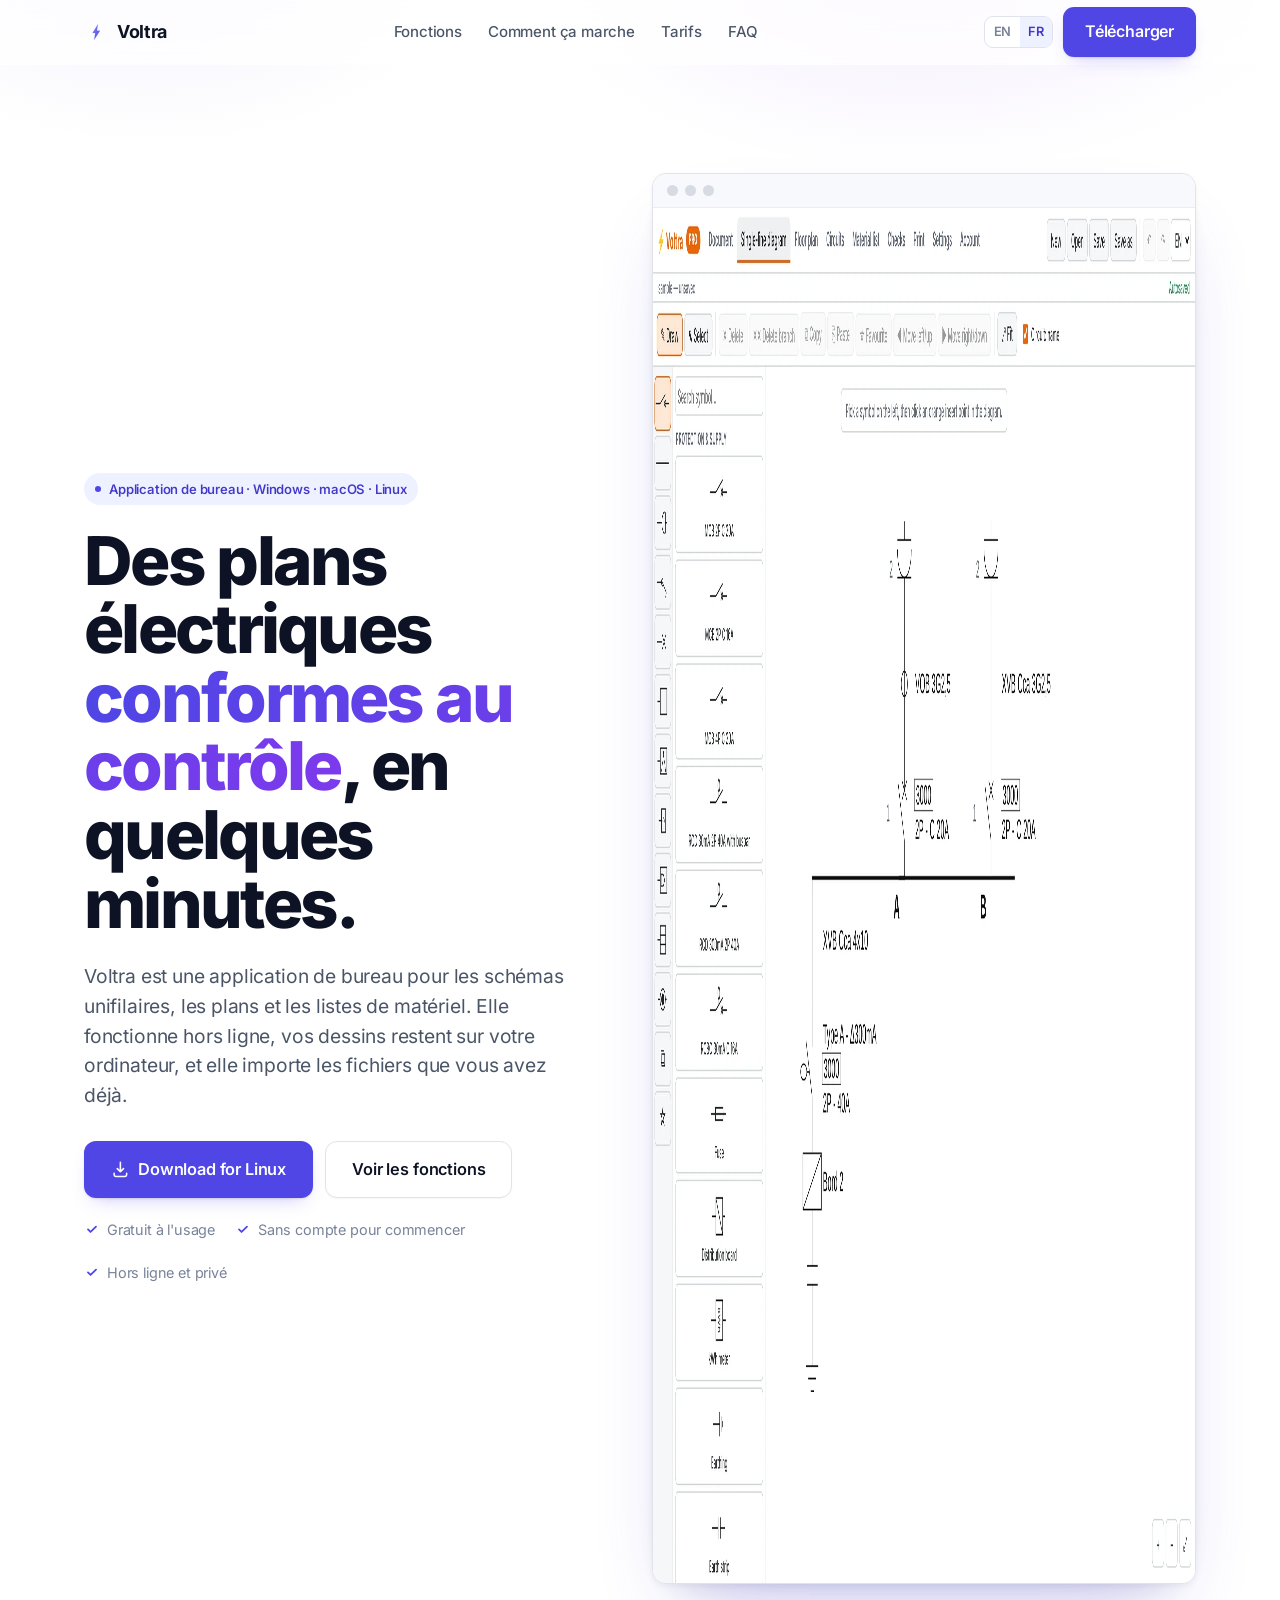
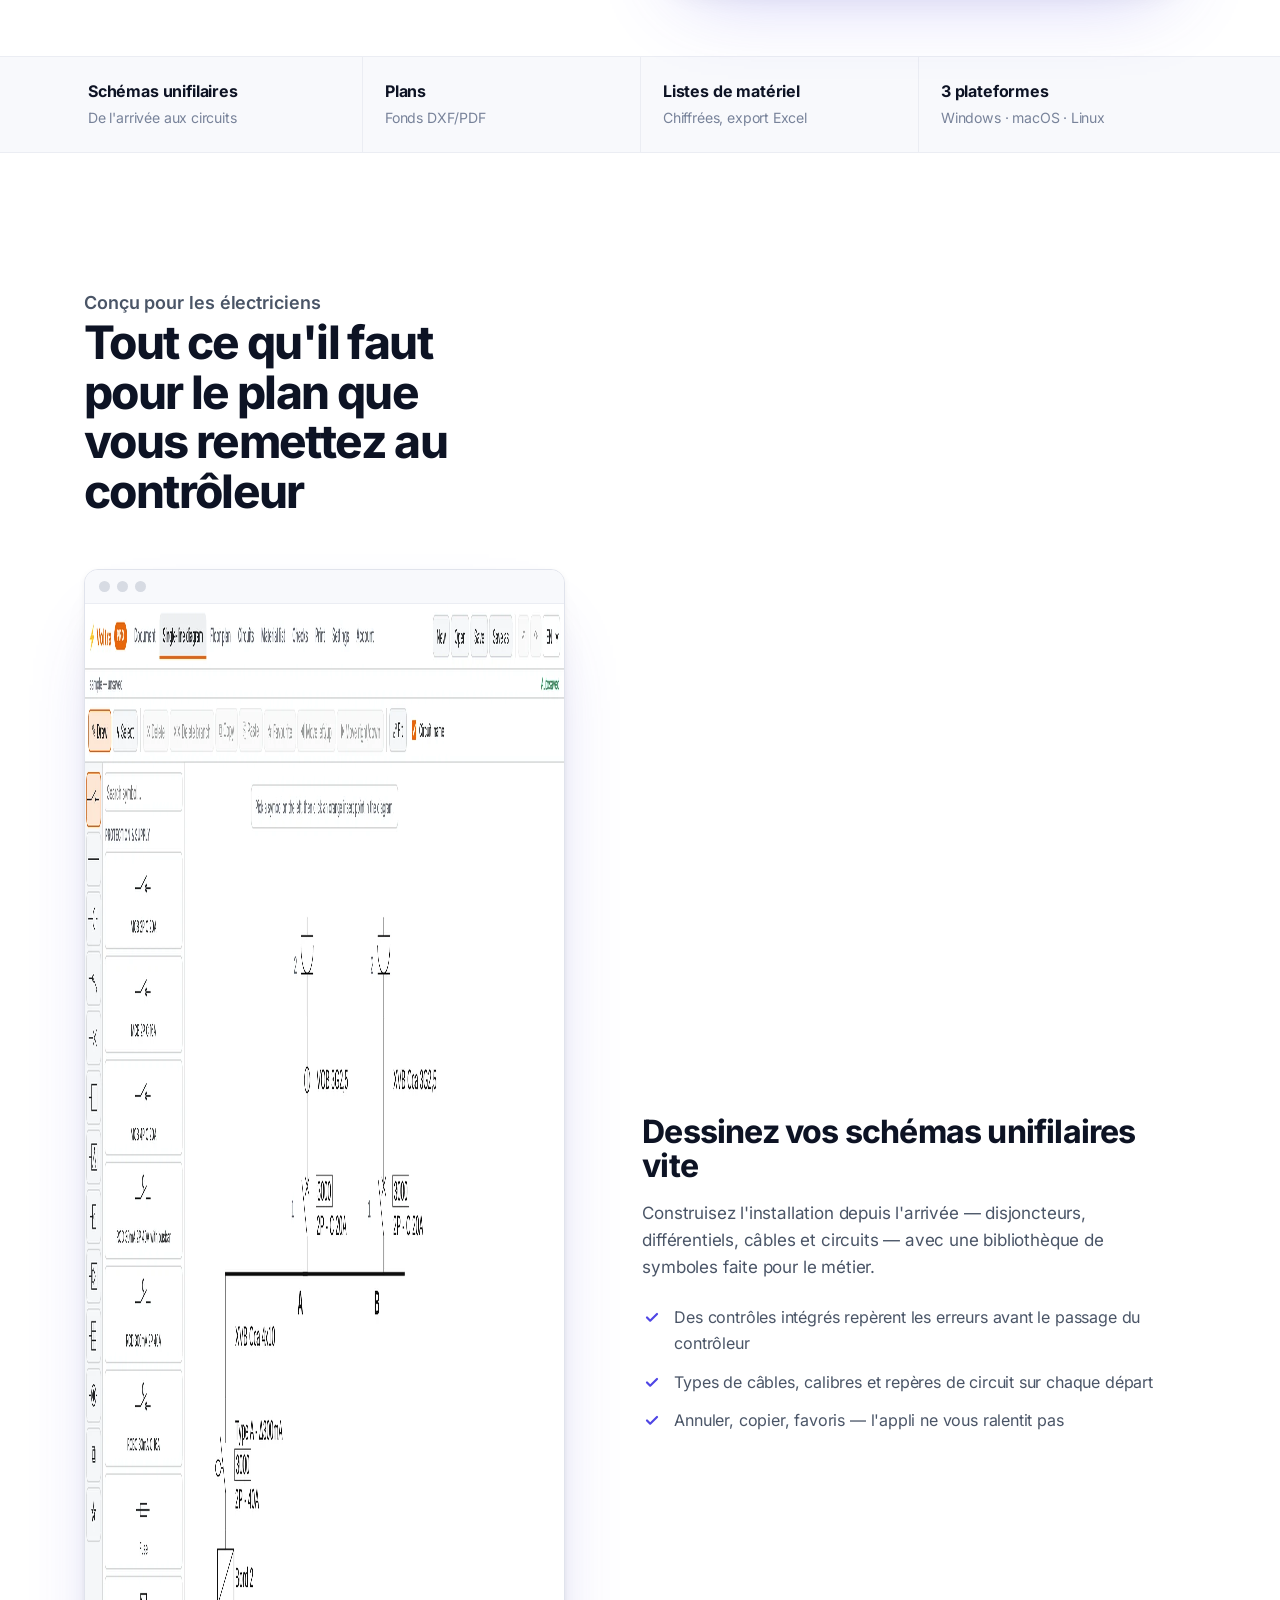
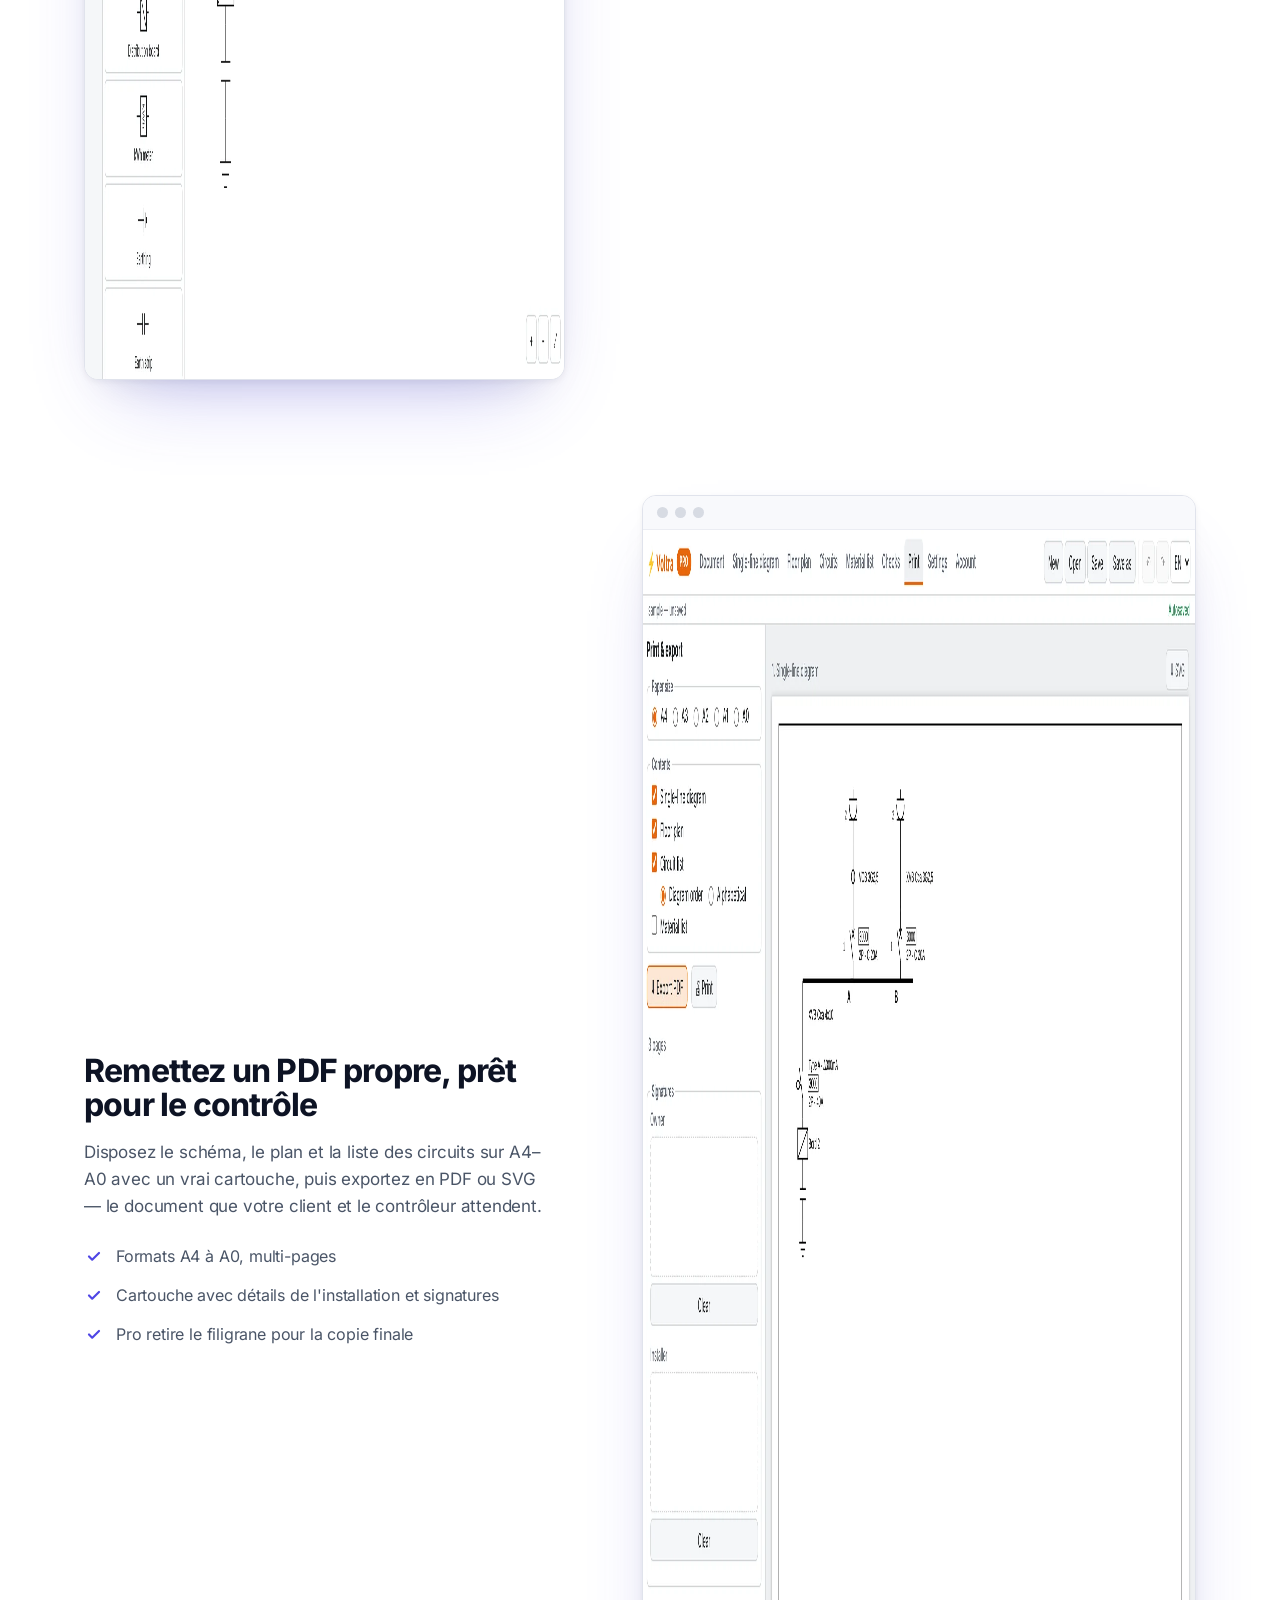
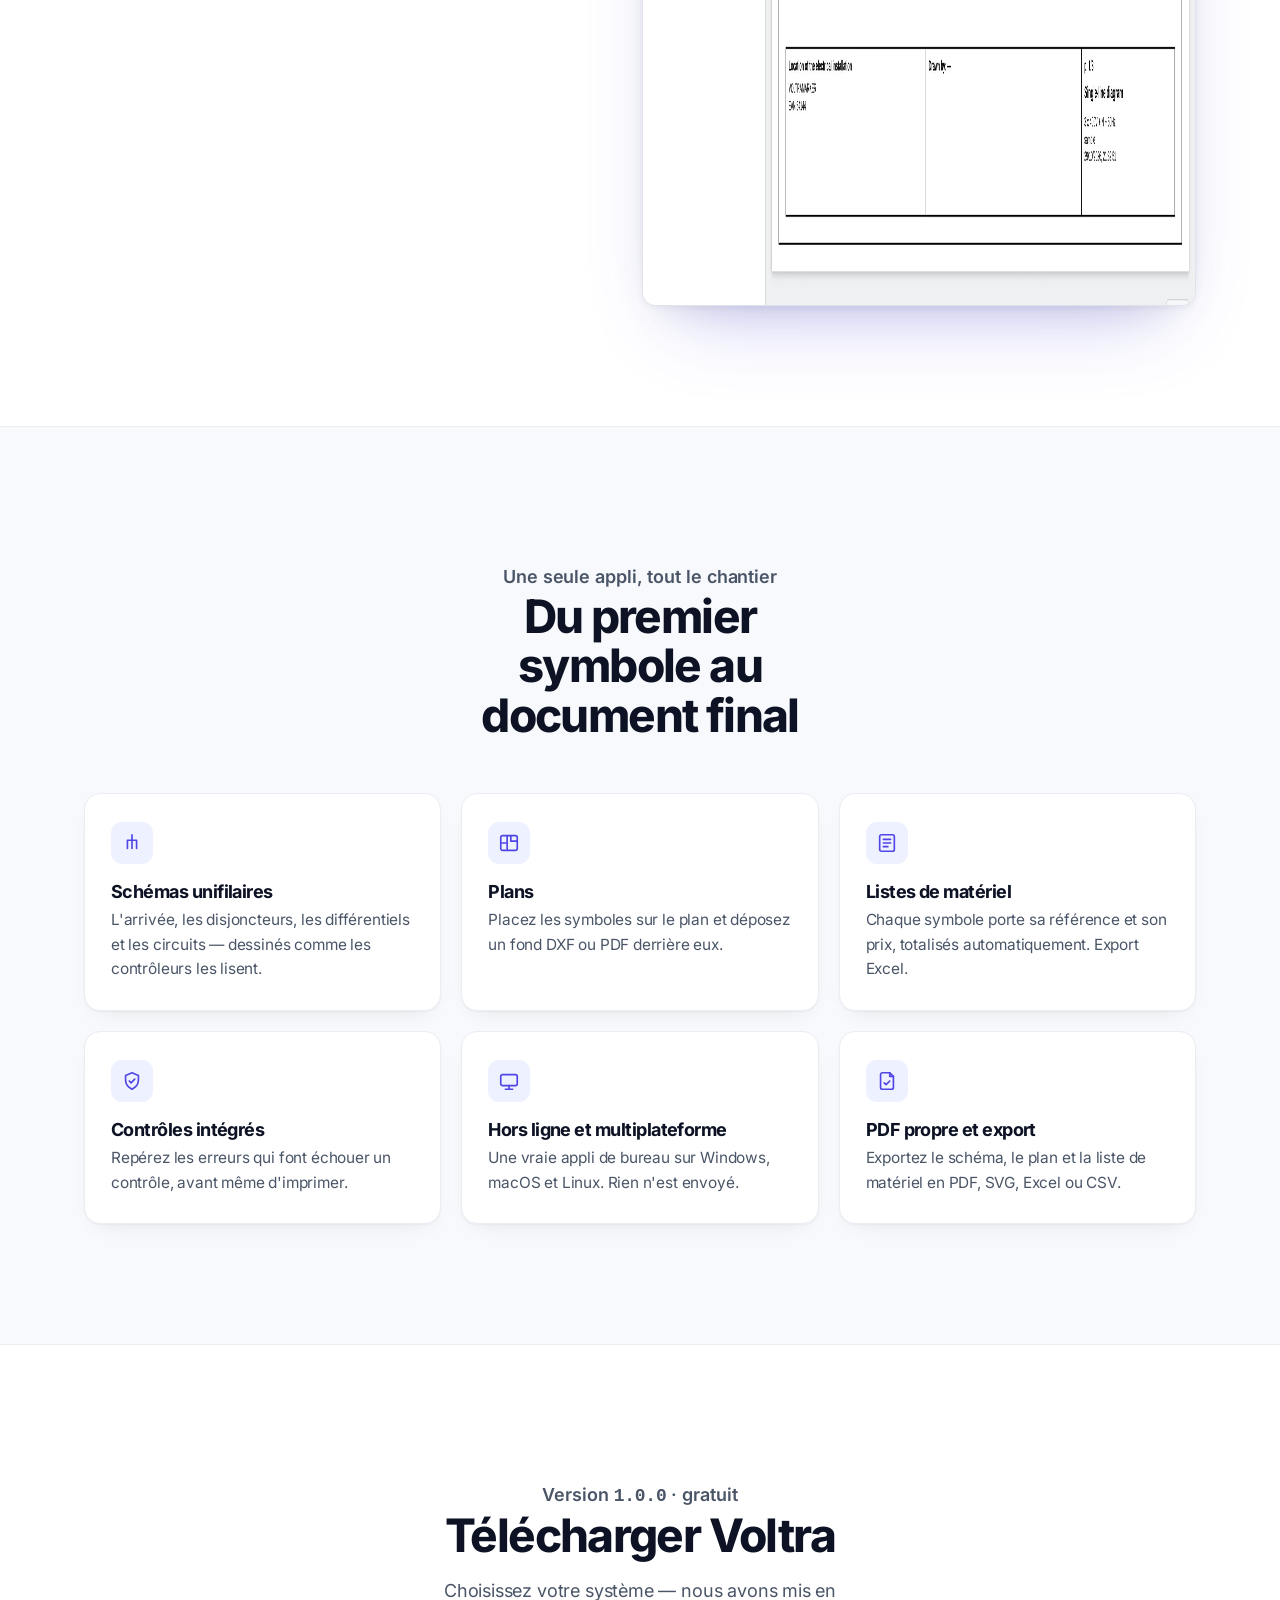
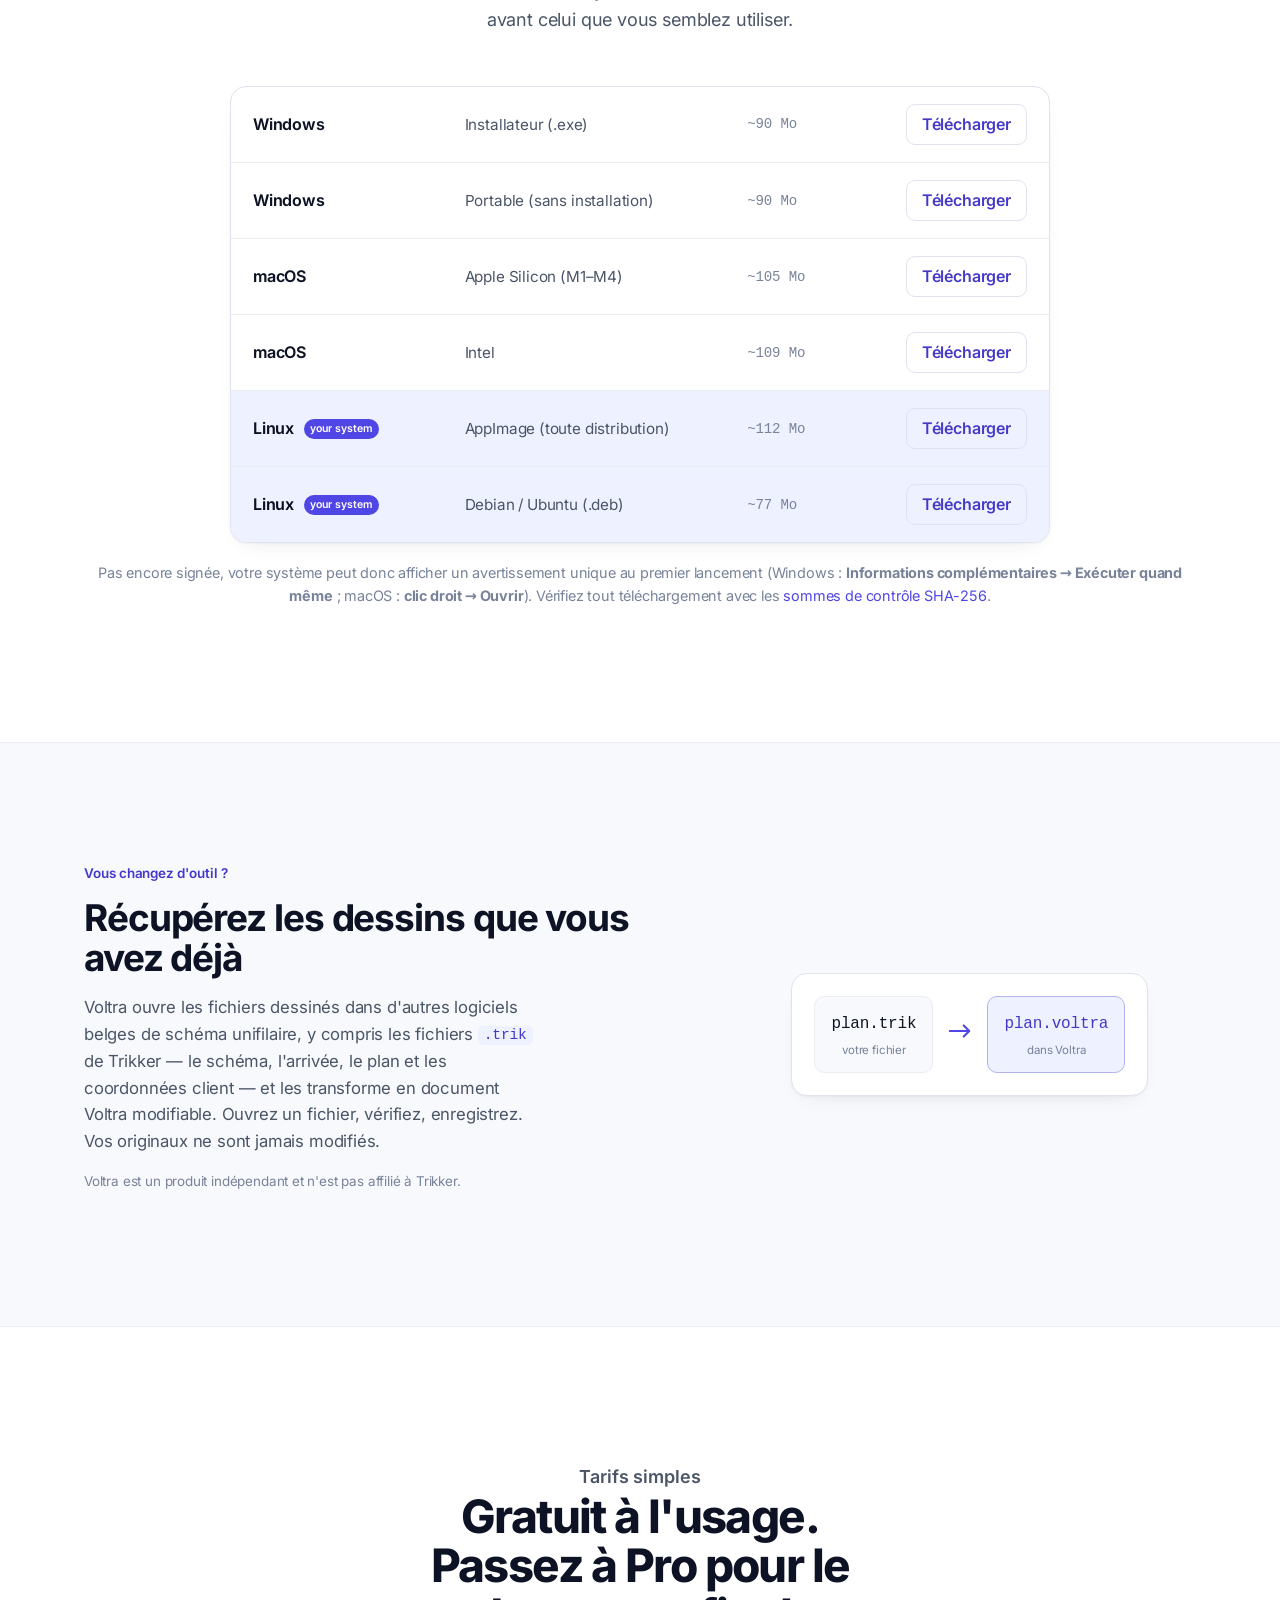
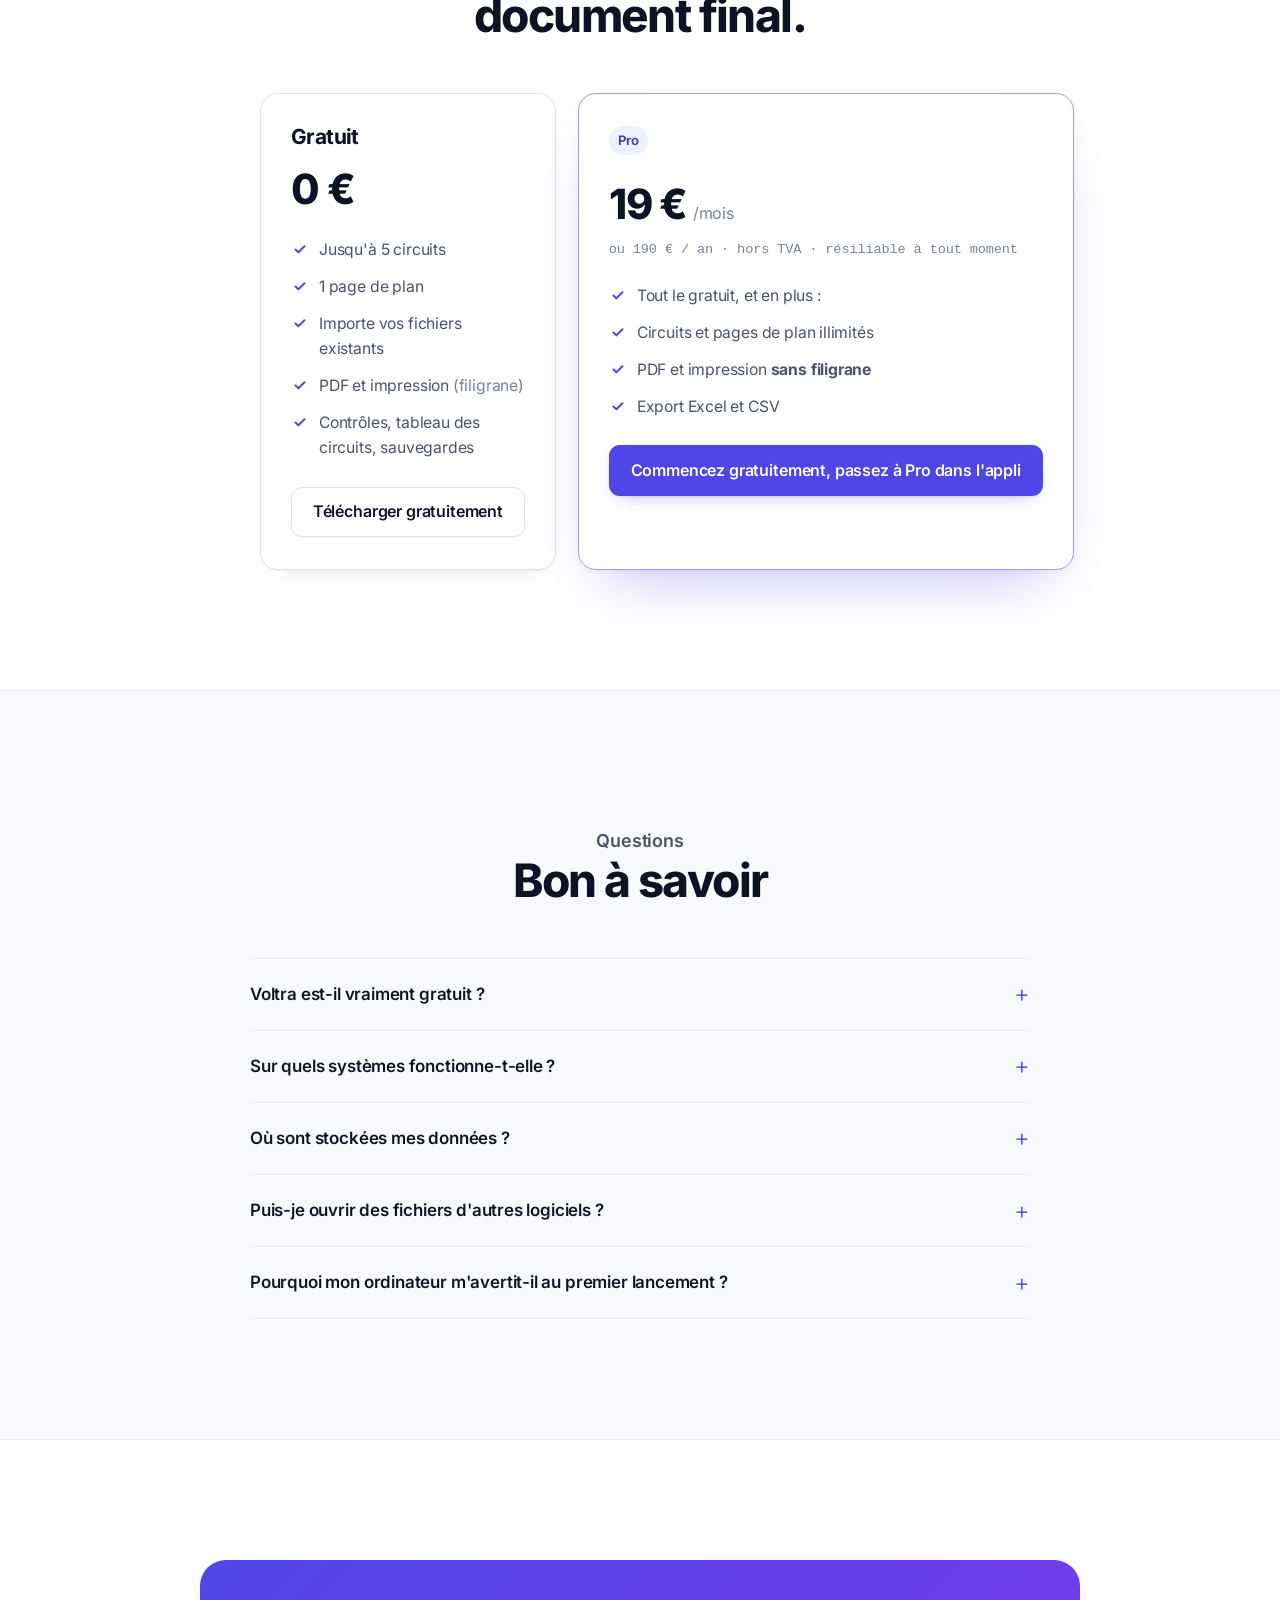
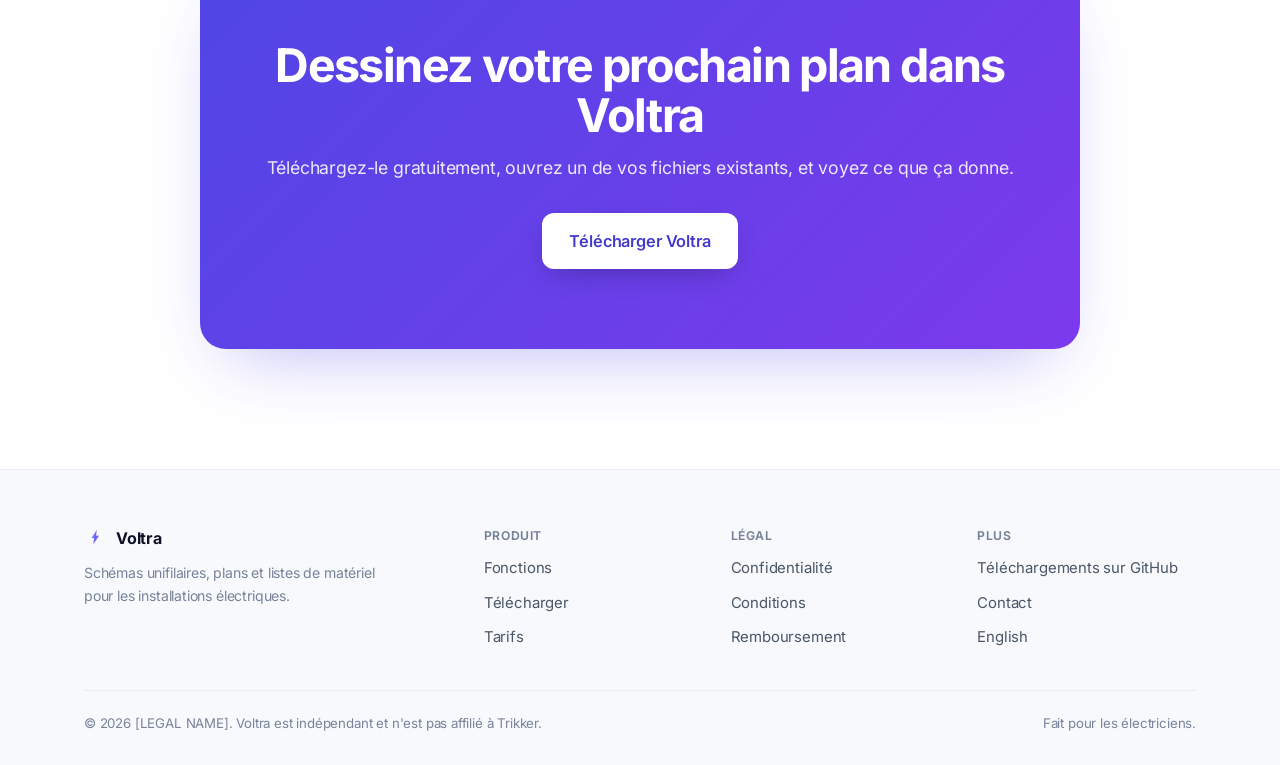
==== commit 923b9470: "Rebuild site: clean & light (Stripe/Linear) design, indigo/violet - New light theme with Inter, soft" ====
--- a/fr/index.html
+++ b/fr/index.html
@@ -4,7 +4,7 @@
 <meta charset="utf-8">
 <meta name="viewport" content="width=device-width, initial-scale=1">
 <title>Voltra — schémas unifilaires électriques pour Windows, Mac et Linux</title>
-<meta name="description" content="Voltra est une application de bureau pour dessiner des schémas unifilaires, des plans de situation et des listes de matériel. Fonctionne hors ligne sur Windows, macOS et Linux. Téléchargement gratuit.">
+<meta name="description" content="Voltra est une application de bureau pour dessiner des schémas unifilaires, des plans et des listes de matériel. Fonctionne hors ligne sur Windows, macOS et Linux. Téléchargement gratuit.">
 <link rel="canonical" href="https://voltra.app/fr/">
 <link rel="alternate" hreflang="en" href="https://voltra.app/">
 <link rel="alternate" hreflang="fr" href="https://voltra.app/fr/">
@@ -12,20 +12,21 @@
 <meta http-equiv="Content-Security-Policy" content="default-src 'self'; script-src 'self'; style-src 'self'; img-src 'self' data:; font-src 'self'; connect-src 'self'; base-uri 'none'; form-action 'none'; object-src 'none'; upgrade-insecure-requests">
 <link rel="icon" type="image/png" sizes="32x32" href="../assets/favicon-32.png">
 <link rel="apple-touch-icon" href="../assets/apple-touch-icon.png">
-<meta name="theme-color" content="#06090f">
+<meta name="theme-color" content="#ffffff">
 <meta property="og:type" content="website">
 <meta property="og:site_name" content="Voltra">
-<meta property="og:title" content="Voltra — schémas unifilaires électriques">
-<meta property="og:description" content="Dessinez des schémas unifilaires, des plans et des listes de matériel. Hors ligne. Windows, macOS, Linux. Gratuit.">
+<meta property="og:title" content="Voltra — schémas unifilaires électriques, faits correctement">
+<meta property="og:description" content="Dessinez schémas unifilaires, plans et listes de matériel. Hors ligne. Windows, macOS, Linux. Gratuit.">
 <meta property="og:url" content="https://voltra.app/fr/">
 <meta property="og:image" content="https://voltra.app/assets/og-image.png">
 <meta name="twitter:card" content="summary_large_image">
 <meta name="twitter:title" content="Voltra — schémas unifilaires électriques">
-<meta name="twitter:description" content="Dessinez des schémas unifilaires, des plans et des listes de matériel. Hors ligne. Windows, macOS, Linux.">
+<meta name="twitter:description" content="Dessinez schémas unifilaires, plans et listes de matériel. Hors ligne. Windows, macOS, Linux.">
 <meta name="twitter:image" content="https://voltra.app/assets/og-image.png">
+<link rel="preload" href="../assets/fonts/inter-latin.woff2" as="font" type="font/woff2" crossorigin>
 <link rel="stylesheet" href="../styles.css">
 <script type="application/ld+json">
-{"@context":"https://schema.org","@type":"SoftwareApplication","name":"Voltra","applicationCategory":"DesignApplication","operatingSystem":"Windows, macOS, Linux","description":"Application de bureau pour schémas unifilaires, plans de situation et listes de matériel.","offers":[{"@type":"Offer","price":"0","priceCurrency":"EUR","name":"Gratuit"},{"@type":"Offer","price":"19","priceCurrency":"EUR","name":"Pro (mensuel)"}],"url":"https://voltra.app/fr/","softwareVersion":"1.0.0"}
+{"@context":"https://schema.org","@type":"SoftwareApplication","name":"Voltra","applicationCategory":"DesignApplication","operatingSystem":"Windows, macOS, Linux","description":"Application de bureau pour schémas unifilaires, plans et listes de matériel.","offers":[{"@type":"Offer","price":"0","priceCurrency":"EUR","name":"Gratuit"},{"@type":"Offer","price":"19","priceCurrency":"EUR","name":"Pro (mensuel)"}],"url":"https://voltra.app/fr/","softwareVersion":"1.0.0"}
 </script>
 </head>
 <body>
@@ -33,33 +34,28 @@
 
 <header class="site-head" id="head">
   <div class="wrap head-row">
-    <a class="brand" href="#top"><img src="../assets/mark-96.png" alt="" width="26" height="26"><span>Voltra</span></a>
-    <nav class="nav" aria-label="Principal">
+    <a class="brand" href="#top"><img src="../assets/mark-96.png" alt="" width="24" height="24"><span>Voltra</span></a>
+    <nav class="nav" aria-label="Principale">
       <a href="#features">Fonctions</a>
       <a href="#how">Comment ça marche</a>
       <a href="#pricing">Tarifs</a>
       <a href="#faq">FAQ</a>
     </nav>
     <div class="head-actions">
-      <div class="lang" aria-label="Langue">
-        <a href="../">EN</a>
-        <a href="./" class="on" aria-current="page">FR</a>
-      </div>
+      <div class="lang" aria-label="Langue"><a href="../">EN</a><a href="./" class="on" aria-current="page">FR</a></div>
       <a class="btn btn-primary" href="#download">Télécharger</a>
     </div>
   </div>
 </header>
 
 <main id="top">
-
   <section class="hero">
     <div class="wrap hero-grid">
       <div class="hero-copy">
         <span class="eyebrow"><span class="dot"></span>Application de bureau · Windows · macOS · Linux</span>
-        <h1>Des plans électriques conformes, <span class="grad">dessinés en quelques minutes</span>.</h1>
-        <p class="lede">Voltra est une application de bureau pour les schémas unifilaires, les plans de
-          situation et les listes de matériel. Elle fonctionne hors ligne, vos dessins restent sur votre
-          ordinateur, et elle importe les fichiers que vous avez déjà — pour commencer dès aujourd'hui.</p>
+        <h1>Des plans électriques <span class="grad">conformes au contrôle</span>, en quelques minutes.</h1>
+        <p class="lede">Voltra est une application de bureau pour les schémas unifilaires, les plans et les listes de matériel.
+          Elle fonctionne hors ligne, vos dessins restent sur votre ordinateur, et elle importe les fichiers que vous avez déjà.</p>
         <div class="hero-cta">
           <a class="btn btn-primary btn-lg" id="hero-download" href="#download">
             <svg viewBox="0 0 24 24" fill="none" aria-hidden="true"><path d="M12 3v12m0 0l-4-4m4 4l4-4M4 17v2a2 2 0 002 2h12a2 2 0 002-2v-2" stroke="currentColor" stroke-width="2" stroke-linecap="round" stroke-linejoin="round"/></svg>
@@ -67,12 +63,15 @@
           </a>
           <a class="btn btn-ghost btn-lg" href="#features">Voir les fonctions</a>
         </div>
-        <p class="hero-sub"><span><b>Gratuit</b></span><span><b>Sans compte</b> pour commencer</span><span><b>Hors ligne</b> &amp; privé</span></p>
-      </div>
-      <div class="hero-art shot3d reveal">
-        <div class="shot-frame" id="tilt">
-          <span class="shot-glow" aria-hidden="true"></span>
-          <picture><img src="../assets/shot-diagram.webp" width="2200" height="1375" alt="L'application Voltra affichant un schéma unifilaire électrique avec disjoncteurs, différentiel, jeu de barres et deux circuits."></picture>
+        <p class="hero-sub">
+          <span><svg viewBox="0 0 20 20" fill="none"><path d="M5 10.5l3.2 3.2L15 7" stroke="currentColor" stroke-width="2.2" stroke-linecap="round" stroke-linejoin="round"/></svg>Gratuit à l'usage</span>
+          <span><svg viewBox="0 0 20 20" fill="none"><path d="M5 10.5l3.2 3.2L15 7" stroke="currentColor" stroke-width="2.2" stroke-linecap="round" stroke-linejoin="round"/></svg>Sans compte pour commencer</span>
+          <span><svg viewBox="0 0 20 20" fill="none"><path d="M5 10.5l3.2 3.2L15 7" stroke="currentColor" stroke-width="2.2" stroke-linecap="round" stroke-linejoin="round"/></svg>Hors ligne et privé</span>
+        </p>
+      </div>
+      <div class="hero-art">
+        <div class="frame"><div class="bar"><i></i><i></i><i></i></div>
+          <img src="../assets/shot-diagram.webp" width="2200" height="1375" alt="L'application Voltra affichant un schéma unifilaire avec disjoncteurs, un différentiel, un jeu de barres et deux circuits.">
         </div>
       </div>
     </div>
@@ -80,43 +79,38 @@
 
   <section class="trust">
     <div class="wrap trust-row">
-      <div class="trust-item"><b class="sm">Schémas unifilaires</b><span>De l'alimentation jusqu'aux circuits</span></div>
-      <div class="trust-item"><b class="sm">Plans de situation</b><span>Placez des symboles, importez DXF/PDF</span></div>
-      <div class="trust-item"><b class="sm">Listes de matériel</b><span>Chiffrées automatiquement, export Excel</span></div>
-      <div class="trust-item"><b class="sm">3 plateformes</b><span>Windows · macOS · Linux</span></div>
+      <div class="trust-item"><b>Schémas unifilaires</b><span>De l'arrivée aux circuits</span></div>
+      <div class="trust-item"><b>Plans</b><span>Fonds DXF/PDF</span></div>
+      <div class="trust-item"><b>Listes de matériel</b><span>Chiffrées, export Excel</span></div>
+      <div class="trust-item"><b>3 plateformes</b><span>Windows · macOS · Linux</span></div>
     </div>
   </section>
 
   <section class="section" id="features">
     <div class="wrap">
-      <div class="sec-head">
-        <p class="kicker">Conçu pour les électriciens</p>
-        <h2>Tout pour le document que vous remettez à l'organisme de contrôle</h2>
-      </div>
+      <div class="sec-head"><p class="kicker">Conçu pour les électriciens</p><h2>Tout ce qu'il faut pour le plan que vous remettez au contrôleur</h2></div>
       <div class="showcase">
         <div class="row">
-          <div class="row-media reveal"><div class="media-frame"><img src="../assets/shot-diagram.webp" width="2200" height="1375" alt="Éditeur de schéma unifilaire Voltra avec une palette de symboles et une installation dessinée."></div></div>
-          <div class="row-copy reveal">
-            <h3>Dessinez vos schémas unifilaires rapidement</h3>
-            <p>Construisez l'installation depuis l'alimentation — disjoncteurs, différentiels, câbles et
-              circuits — avec une bibliothèque de symboles pensée pour le métier.</p>
+          <div class="row-media"><div class="frame"><div class="bar"><i></i><i></i><i></i></div><img src="../assets/shot-diagram.webp" width="2200" height="1375" alt="Éditeur de schéma unifilaire Voltra avec palette de symboles et une installation dessinée."></div></div>
+          <div class="row-copy">
+            <h3>Dessinez vos schémas unifilaires vite</h3>
+            <p>Construisez l'installation depuis l'arrivée — disjoncteurs, différentiels, câbles et circuits — avec une bibliothèque de symboles faite pour le métier.</p>
             <ul class="row-list">
-              <li>Des contrôles intégrés détectent les erreurs avant le contrôle</li>
-              <li>Types de câbles, calibres et libellés de circuit sur chaque branche</li>
-              <li>Annuler, copier, favoris — l'outil reste discret</li>
+              <li><svg viewBox="0 0 20 20" fill="none"><path d="M5 10.5l3.2 3.2L15 7" stroke="currentColor" stroke-width="2.2" stroke-linecap="round" stroke-linejoin="round"/></svg>Des contrôles intégrés repèrent les erreurs avant le passage du contrôleur</li>
+              <li><svg viewBox="0 0 20 20" fill="none"><path d="M5 10.5l3.2 3.2L15 7" stroke="currentColor" stroke-width="2.2" stroke-linecap="round" stroke-linejoin="round"/></svg>Types de câbles, calibres et repères de circuit sur chaque départ</li>
+              <li><svg viewBox="0 0 20 20" fill="none"><path d="M5 10.5l3.2 3.2L15 7" stroke="currentColor" stroke-width="2.2" stroke-linecap="round" stroke-linejoin="round"/></svg>Annuler, copier, favoris — l'appli ne vous ralentit pas</li>
             </ul>
           </div>
         </div>
         <div class="row flip">
-          <div class="row-media reveal"><div class="media-frame"><img src="../assets/shot-print.webp" width="2200" height="1375" alt="Vue d'impression et d'export de Voltra, avec le schéma disposé sur une feuille A4 et un cartouche."></div></div>
-          <div class="row-copy reveal">
+          <div class="row-media"><div class="frame"><div class="bar"><i></i><i></i><i></i></div><img src="../assets/shot-print.webp" width="2200" height="1375" alt="Vue d'impression et d'export de Voltra : le schéma unifilaire sur une feuille A4 avec cartouche."></div></div>
+          <div class="row-copy">
             <h3>Remettez un PDF propre, prêt pour le contrôle</h3>
-            <p>Disposez le schéma, le plan et la liste des circuits sur A4 à A0 avec un cartouche en règle,
-              puis exportez en PDF ou SVG — le document attendu par votre client et l'organisme de contrôle.</p>
+            <p>Disposez le schéma, le plan et la liste des circuits sur A4–A0 avec un vrai cartouche, puis exportez en PDF ou SVG — le document que votre client et le contrôleur attendent.</p>
             <ul class="row-list">
-              <li>Formats A4 à A0, multipage</li>
-              <li>Cartouche avec les détails de l'installation et les signatures</li>
-              <li>La version Pro retire le filigrane pour la copie finale</li>
+              <li><svg viewBox="0 0 20 20" fill="none"><path d="M5 10.5l3.2 3.2L15 7" stroke="currentColor" stroke-width="2.2" stroke-linecap="round" stroke-linejoin="round"/></svg>Formats A4 à A0, multi-pages</li>
+              <li><svg viewBox="0 0 20 20" fill="none"><path d="M5 10.5l3.2 3.2L15 7" stroke="currentColor" stroke-width="2.2" stroke-linecap="round" stroke-linejoin="round"/></svg>Cartouche avec détails de l'installation et signatures</li>
+              <li><svg viewBox="0 0 20 20" fill="none"><path d="M5 10.5l3.2 3.2L15 7" stroke="currentColor" stroke-width="2.2" stroke-linecap="round" stroke-linejoin="round"/></svg>Pro retire le filigrane pour la copie finale</li>
             </ul>
           </div>
         </div>
@@ -124,23 +118,23 @@
     </div>
   </section>
 
-  <section class="section pt0" id="how">
-    <div class="wrap">
-      <div class="sec-head center"><p class="kicker">Une seule app, tout le chantier</p><h2>Du premier symbole au document final</h2></div>
+  <section class="section alt" id="how">
+    <div class="wrap">
+      <div class="sec-head center"><p class="kicker">Une seule appli, tout le chantier</p><h2>Du premier symbole au document final</h2></div>
       <div class="grid3">
-        <div class="card reveal"><svg class="gi" viewBox="0 0 48 48"><path d="M24 6v12M24 18H14v10M24 18h10v10M14 28v8M34 28v8M24 18v18"/><circle cx="14" cy="38" r="3"/><circle cx="34" cy="38" r="3"/><rect x="20" y="36" width="8" height="6" rx="1"/></svg><h4>Schémas unifilaires</h4><p>L'alimentation, les disjoncteurs, les différentiels et les circuits — comme les lisent les contrôleurs.</p></div>
-        <div class="card reveal"><svg class="gi" viewBox="0 0 48 48"><rect x="7" y="9" width="34" height="30" rx="2"/><path d="M7 24h14v15M21 24V9M28 9v12h13"/><circle cx="33" cy="30" r="3"/></svg><h4>Plans de situation</h4><p>Placez les symboles sur le plan et glissez un fond DXF ou PDF derrière eux.</p></div>
-        <div class="card reveal"><svg class="gi" viewBox="0 0 48 48"><rect x="9" y="7" width="30" height="34" rx="2"/><path d="M15 16h18M15 24h18M15 32h12"/></svg><h4>Listes de matériel</h4><p>Chaque symbole porte sa référence et son prix, totalisés automatiquement. Export Excel.</p></div>
-        <div class="card reveal"><svg class="gi" viewBox="0 0 48 48"><path d="M24 6l15 6v9c0 9-6 16-15 21-9-5-15-12-15-21v-9z"/><path d="M18 24l4 4 9-9"/></svg><h4>Contrôles intégrés</h4><p>Repérez les erreurs qui font échouer un contrôle avant même d'imprimer.</p></div>
-        <div class="card reveal"><svg class="gi" viewBox="0 0 48 48"><rect x="6" y="12" width="36" height="24" rx="3"/><path d="M6 20h36M16 44h16M24 36v8"/></svg><h4>Hors ligne &amp; multiplateforme</h4><p>Une vraie app de bureau sur Windows, macOS et Linux. Rien n'est envoyé en ligne.</p></div>
-        <div class="card reveal"><svg class="gi" viewBox="0 0 48 48"><path d="M30 8H14a2 2 0 00-2 2v28a2 2 0 002 2h20a2 2 0 002-2V16z"/><path d="M30 8v8h6M19 26l4 4 8-8"/></svg><h4>PDF &amp; export propres</h4><p>Exportez le schéma, le plan et la liste en PDF, SVG, Excel ou CSV.</p></div>
-      </div>
-    </div>
-  </section>
-
-  <section class="section pt0" id="download">
-    <div class="wrap">
-      <div class="sec-head center"><p class="kicker">Version <span class="mono" id="ver">1.0.0</span> · gratuit</p><h2>Télécharger Voltra</h2><p>Choisissez votre système — celui que vous semblez utiliser est mis en évidence.</p></div>
+        <div class="card"><div class="ic"><svg viewBox="0 0 24 24" fill="none"><path d="M12 3v6M12 9H7v5M12 9h5v5M7 14v4M17 14v4M12 9v9" stroke="currentColor" stroke-width="1.8" stroke-linecap="round" stroke-linejoin="round"/></svg></div><h4>Schémas unifilaires</h4><p>L'arrivée, les disjoncteurs, les différentiels et les circuits — dessinés comme les contrôleurs les lisent.</p></div>
+        <div class="card"><div class="ic"><svg viewBox="0 0 24 24" fill="none"><rect x="3" y="4" width="18" height="16" rx="2" stroke="currentColor" stroke-width="1.8"/><path d="M3 12h7v8M10 12V4M14 4v6h7" stroke="currentColor" stroke-width="1.8" stroke-linejoin="round"/></svg></div><h4>Plans</h4><p>Placez les symboles sur le plan et déposez un fond DXF ou PDF derrière eux.</p></div>
+        <div class="card"><div class="ic"><svg viewBox="0 0 24 24" fill="none"><rect x="4" y="3" width="16" height="18" rx="2" stroke="currentColor" stroke-width="1.8"/><path d="M8 8h8M8 12h8M8 16h5" stroke="currentColor" stroke-width="1.8" stroke-linecap="round"/></svg></div><h4>Listes de matériel</h4><p>Chaque symbole porte sa référence et son prix, totalisés automatiquement. Export Excel.</p></div>
+        <div class="card"><div class="ic"><svg viewBox="0 0 24 24" fill="none"><path d="M12 3l7 3v5c0 4.5-3 8-7 10-4-2-7-5.5-7-10V6z" stroke="currentColor" stroke-width="1.8" stroke-linejoin="round"/><path d="M9 12l2 2 4-4" stroke="currentColor" stroke-width="1.8" stroke-linecap="round" stroke-linejoin="round"/></svg></div><h4>Contrôles intégrés</h4><p>Repérez les erreurs qui font échouer un contrôle, avant même d'imprimer.</p></div>
+        <div class="card"><div class="ic"><svg viewBox="0 0 24 24" fill="none"><rect x="3" y="5" width="18" height="12" rx="2" stroke="currentColor" stroke-width="1.8"/><path d="M8 21h8M12 17v4" stroke="currentColor" stroke-width="1.8" stroke-linecap="round"/></svg></div><h4>Hors ligne et multiplateforme</h4><p>Une vraie appli de bureau sur Windows, macOS et Linux. Rien n'est envoyé.</p></div>
+        <div class="card"><div class="ic"><svg viewBox="0 0 24 24" fill="none"><path d="M15 3H7a2 2 0 00-2 2v14a2 2 0 002 2h10a2 2 0 002-2V7z" stroke="currentColor" stroke-width="1.8" stroke-linejoin="round"/><path d="M15 3v4h4M9 14l2 2 4-4" stroke="currentColor" stroke-width="1.8" stroke-linecap="round" stroke-linejoin="round"/></svg></div><h4>PDF propre et export</h4><p>Exportez le schéma, le plan et la liste de matériel en PDF, SVG, Excel ou CSV.</p></div>
+      </div>
+    </div>
+  </section>
+
+  <section class="section" id="download">
+    <div class="wrap">
+      <div class="sec-head center"><p class="kicker">Version <span class="mono" id="ver">1.0.0</span> · gratuit</p><h2>Télécharger Voltra</h2><p>Choisissez votre système — nous avons mis en avant celui que vous semblez utiliser.</p></div>
       <div class="dl-wrap" id="dl-list">
         <a class="dl-row" data-os="windows" href="https://github.com/mqasimhere/voltra-downloads/releases/latest/download/voltra-windows-setup.exe" rel="noopener"><span class="dl-os">Windows</span><span class="dl-kind">Installateur (.exe)</span><span class="dl-size">~90 Mo</span><span class="dl-get">Télécharger</span></a>
         <a class="dl-row" data-os="windows" href="https://github.com/mqasimhere/voltra-downloads/releases/latest/download/voltra-windows-portable.exe" rel="noopener"><span class="dl-os">Windows</span><span class="dl-kind">Portable (sans installation)</span><span class="dl-size">~90 Mo</span><span class="dl-get">Télécharger</span></a>
@@ -149,28 +143,22 @@
         <a class="dl-row" data-os="linux" href="https://github.com/mqasimhere/voltra-downloads/releases/latest/download/voltra-linux.AppImage" rel="noopener"><span class="dl-os">Linux</span><span class="dl-kind">AppImage (toute distribution)</span><span class="dl-size">~112 Mo</span><span class="dl-get">Télécharger</span></a>
         <a class="dl-row" data-os="linux" href="https://github.com/mqasimhere/voltra-downloads/releases/latest/download/voltra-linux.deb" rel="noopener"><span class="dl-os">Linux</span><span class="dl-kind">Debian / Ubuntu (.deb)</span><span class="dl-size">~77 Mo</span><span class="dl-get">Télécharger</span></a>
       </div>
-      <p class="muted dl-note">Pas encore signée, votre système peut afficher un avertissement au premier
-        lancement (Windows : <b>Informations complémentaires → Exécuter quand même</b> ; macOS : <b>clic
-        droit → Ouvrir</b>). Vérifiez tout téléchargement avec les <a id="sums-link" href="#" rel="noopener">sommes
-        SHA-256</a>.</p>
-    </div>
-  </section>
-
-  <section class="migrate section">
+      <p class="muted dl-note">Pas encore signée, votre système peut donc afficher un avertissement unique au premier lancement (Windows : <b>Informations complémentaires → Exécuter quand même</b> ; macOS : <b>clic droit → Ouvrir</b>). Vérifiez tout téléchargement avec les <a id="sums-link" href="#" rel="noopener">sommes de contrôle SHA-256</a>.</p>
+    </div>
+  </section>
+
+  <section class="section alt">
     <div class="wrap migrate-box">
-      <div class="reveal">
+      <div>
         <p class="kicker">Vous changez d'outil ?</p>
         <h2 class="mig-h2">Récupérez les dessins que vous avez déjà</h2>
-        <p class="mig-p">Voltra ouvre les fichiers dessinés dans d'autres logiciels de schéma unifilaire
-          belges, y compris les fichiers <code>.trik</code> de Trikker — le schéma, l'alimentation, le plan
-          et les coordonnées du client — et les transforme en document Voltra modifiable. Ouvrez, vérifiez,
-          enregistrez. Vos originaux ne sont jamais modifiés.</p>
+        <p class="mig-p">Voltra ouvre les fichiers dessinés dans d'autres logiciels belges de schéma unifilaire, y compris les fichiers <code>.trik</code> de Trikker — le schéma, l'arrivée, le plan et les coordonnées client — et les transforme en document Voltra modifiable. Ouvrez un fichier, vérifiez, enregistrez. Vos originaux ne sont jamais modifiés.</p>
         <p class="muted mig-dis">Voltra est un produit indépendant et n'est pas affilié à Trikker.</p>
       </div>
-      <div class="reveal center-self">
+      <div class="center-self">
         <div class="swap">
           <div class="chip"><span class="mono">plan.trik</span><small>votre fichier</small></div>
-          <span class="arrow" aria-hidden="true">→</span>
+          <span class="arrow"><svg viewBox="0 0 28 20" fill="none"><path d="M3 10h20M18 4l6 6-6 6" stroke="currentColor" stroke-width="2.2" stroke-linecap="round" stroke-linejoin="round"/></svg></span>
           <div class="chip to"><span class="mono">plan.voltra</span><small>dans Voltra</small></div>
         </div>
       </div>
@@ -181,53 +169,51 @@
     <div class="wrap">
       <div class="sec-head center"><p class="kicker">Tarifs simples</p><h2>Gratuit à l'usage. Passez à Pro pour le document final.</h2></div>
       <div class="plans">
-        <div class="plan reveal">
+        <div class="plan">
           <h3>Gratuit</h3>
-          <div class="price"><span class="amt mono">0 €</span></div>
-          <ul><li>Jusqu'à 5 circuits</li><li>1 page de plan</li><li>Importe vos fichiers existants</li><li>PDF &amp; impression <span class="muted">(avec filigrane)</span></li><li>Contrôles, tableau des circuits, sauvegardes</li></ul>
+          <div class="price"><span class="amt">0 €</span></div>
+          <ul>
+            <li><svg viewBox="0 0 20 20" fill="none"><path d="M5 10.5l3.2 3.2L15 7" stroke="currentColor" stroke-width="2.2" stroke-linecap="round" stroke-linejoin="round"/></svg>Jusqu'à 5 circuits</li>
+            <li><svg viewBox="0 0 20 20" fill="none"><path d="M5 10.5l3.2 3.2L15 7" stroke="currentColor" stroke-width="2.2" stroke-linecap="round" stroke-linejoin="round"/></svg>1 page de plan</li>
+            <li><svg viewBox="0 0 20 20" fill="none"><path d="M5 10.5l3.2 3.2L15 7" stroke="currentColor" stroke-width="2.2" stroke-linecap="round" stroke-linejoin="round"/></svg>Importe vos fichiers existants</li>
+            <li><svg viewBox="0 0 20 20" fill="none"><path d="M5 10.5l3.2 3.2L15 7" stroke="currentColor" stroke-width="2.2" stroke-linecap="round" stroke-linejoin="round"/></svg>PDF et impression <span class="muted">(filigrane)</span></li>
+            <li><svg viewBox="0 0 20 20" fill="none"><path d="M5 10.5l3.2 3.2L15 7" stroke="currentColor" stroke-width="2.2" stroke-linecap="round" stroke-linejoin="round"/></svg>Contrôles, tableau des circuits, sauvegardes</li>
+          </ul>
           <a class="btn btn-ghost" href="#download">Télécharger gratuitement</a>
         </div>
-        <div class="plan pro reveal">
-          <div class="flag"><span class="dot"></span>Pro</div>
-          <div class="price"><span class="amt mono">19 €</span><span class="per">/mois</span></div>
-          <p class="price-alt mono">ou 190 € / an · HT · résiliable à tout moment</p>
-          <ul><li>Tout le plan Gratuit, et :</li><li>Circuits &amp; pages illimités</li><li>PDF &amp; impression <b>sans filigrane</b></li><li>Export Excel &amp; CSV</li></ul>
-          <a class="btn btn-primary" href="#download">Commencer, passer à Pro dans l'app</a>
-        </div>
-      </div>
-    </div>
-  </section>
-
-  <section class="section" id="faq">
+        <div class="plan pro">
+          <span class="flag">Pro</span>
+          <div class="price"><span class="amt">19 €</span><span class="per">/mois</span></div>
+          <p class="price-alt mono">ou 190 € / an · hors TVA · résiliable à tout moment</p>
+          <ul>
+            <li><svg viewBox="0 0 20 20" fill="none"><path d="M5 10.5l3.2 3.2L15 7" stroke="currentColor" stroke-width="2.2" stroke-linecap="round" stroke-linejoin="round"/></svg>Tout le gratuit, et en plus :</li>
+            <li><svg viewBox="0 0 20 20" fill="none"><path d="M5 10.5l3.2 3.2L15 7" stroke="currentColor" stroke-width="2.2" stroke-linecap="round" stroke-linejoin="round"/></svg>Circuits et pages de plan illimités</li>
+            <li><svg viewBox="0 0 20 20" fill="none"><path d="M5 10.5l3.2 3.2L15 7" stroke="currentColor" stroke-width="2.2" stroke-linecap="round" stroke-linejoin="round"/></svg>PDF et impression <b>sans filigrane</b></li>
+            <li><svg viewBox="0 0 20 20" fill="none"><path d="M5 10.5l3.2 3.2L15 7" stroke="currentColor" stroke-width="2.2" stroke-linecap="round" stroke-linejoin="round"/></svg>Export Excel et CSV</li>
+          </ul>
+          <a class="btn btn-primary" href="#download">Commencez gratuitement, passez à Pro dans l'appli</a>
+        </div>
+      </div>
+    </div>
+  </section>
+
+  <section class="section alt" id="faq">
     <div class="wrap">
       <div class="sec-head center"><p class="kicker">Questions</p><h2>Bon à savoir</h2></div>
       <div class="faq">
-        <details><summary>Voltra est-il vraiment gratuit ?</summary><p>Oui. La version gratuite est une app
-          complète : dessinez des schémas et des plans, lancez les contrôles, imprimez ou exportez en PDF.
-          Elle est limitée à 5 circuits et une page de plan, et ajoute un filigrane aux exports. La version
-          Pro lève ces limites.</p></details>
-        <details><summary>Sur quels systèmes fonctionne-t-elle ?</summary><p>Windows 10/11, macOS (Apple
-          Silicon et Intel) et Linux. C'est une app de bureau standard — si votre logiciel actuel tourne sur
-          votre PC, Voltra aussi.</p></details>
-        <details><summary>Où sont stockées mes données ?</summary><p>Sur votre propre ordinateur. Voltra est
-          une app de bureau ; vos dessins et les coordonnées de vos clients sont enregistrés en fichiers sur
-          votre machine et ne sont jamais envoyés en ligne. Seul un abonnement, si vous en prenez un,
-          implique notre serveur (uniquement votre e-mail et votre formule).</p></details>
-        <details><summary>Puis-je ouvrir des fichiers d'autres logiciels ?</summary><p>Oui — Voltra importe
-          les fichiers unifilaires d'autres outils belges, y compris les fichiers <code>.trik</code> de
-          Trikker, pour ne pas avoir à tout redessiner. Voltra est indépendant et n'est pas affilié à
-          Trikker.</p></details>
-        <details><summary>Pourquoi mon ordinateur m'avertit-il au premier lancement ?</summary><p>Parce que
-          l'app n'est pas encore signée. Elle est sûre — voir la note sous Télécharger — et vous pouvez
-          vérifier le fichier avec sa somme SHA-256 publiée.</p></details>
-      </div>
-    </div>
-  </section>
-
-  <section class="section cta">
-    <div class="wrap"><div class="cta-box reveal">
+        <details><summary>Voltra est-il vraiment gratuit ?</summary><p>Oui. La version gratuite est une appli complète : dessinez schémas et plans, lancez les contrôles, imprimez ou exportez en PDF. Elle est limitée à 5 circuits et une page de plan, et ajoute un filigrane aux exports. Pro retire ces limites.</p></details>
+        <details><summary>Sur quels systèmes fonctionne-t-elle ?</summary><p>Windows 10/11, macOS (Apple Silicon et Intel) et Linux. C'est une appli de bureau classique — si votre logiciel actuel tourne sur votre PC, Voltra aussi.</p></details>
+        <details><summary>Où sont stockées mes données ?</summary><p>Sur votre propre ordinateur. Voltra est une appli de bureau ; vos dessins et coordonnées client sont enregistrés comme fichiers sur votre machine et ne sont jamais envoyés. Seul un abonnement, si vous en prenez un, concerne notre serveur (votre e-mail et votre formule).</p></details>
+        <details><summary>Puis-je ouvrir des fichiers d'autres logiciels ?</summary><p>Oui — Voltra importe les fichiers unifilaires d'autres outils belges, dont les fichiers <code>.trik</code> de Trikker, pour ne pas redessiner votre travail existant. Voltra est indépendant et n'est pas affilié à Trikker.</p></details>
+        <details><summary>Pourquoi mon ordinateur m'avertit-il au premier lancement ?</summary><p>Parce que l'appli n'est pas encore signée. Elle est sûre à exécuter — voir la note sous Télécharger — et vous pouvez vérifier le fichier avec sa somme de contrôle SHA-256 publiée.</p></details>
+      </div>
+    </div>
+  </section>
+
+  <section class="section">
+    <div class="wrap"><div class="cta-box">
       <h2>Dessinez votre prochain plan dans Voltra</h2>
-      <p>Téléchargez-la gratuitement, ouvrez un de vos fichiers, et voyez par vous-même.</p>
+      <p>Téléchargez-le gratuitement, ouvrez un de vos fichiers existants, et voyez ce que ça donne.</p>
       <a class="btn btn-primary btn-lg" href="#download">Télécharger Voltra</a>
     </div></div>
   </section>
@@ -236,9 +222,9 @@
 <footer class="foot">
   <div class="wrap">
     <div class="foot-grid">
-      <div class="foot-brand"><img src="../assets/mark-96.png" alt="" width="24" height="24"><span class="fb-name">Voltra</span><p>Schémas unifilaires, plans de situation et listes de matériel pour les installations électriques.</p></div>
+      <div class="foot-brand"><img src="../assets/mark-96.png" alt="" width="22" height="22"><span class="fb-name">Voltra</span><p>Schémas unifilaires, plans et listes de matériel pour les installations électriques.</p></div>
       <nav class="foot-col" aria-label="Produit"><h5>Produit</h5><a href="#features">Fonctions</a><a href="#download">Télécharger</a><a href="#pricing">Tarifs</a></nav>
-      <nav class="foot-col" aria-label="Légal"><h5>Légal</h5><a href="./privacy.html">Confidentialité</a><a href="./terms.html">Conditions</a><a href="./refund.html">Remboursement</a></nav>
+      <nav class="foot-col" aria-label="Légal"><h5>Légal</h5><a href="./confidentialite.html">Confidentialité</a><a href="./conditions.html">Conditions</a><a href="./remboursement.html">Remboursement</a></nav>
       <nav class="foot-col" aria-label="Plus"><h5>Plus</h5><a id="gh-link" href="#" rel="noopener">Téléchargements sur GitHub</a><a href="mailto:[CONTACT-EMAIL]">Contact</a><a href="../">English</a></nav>
     </div>
     <div class="foot-legal"><span>© <span id="year">2026</span> [LEGAL NAME]. Voltra est indépendant et n'est pas affilié à Trikker.</span><span>Fait pour les électriciens.</span></div>
--- a/styles.css
+++ b/styles.css
@@ -1,244 +1,242 @@
-/* Voltra — premium dark. Grounded in electrical drawing: deep blueprint tones, electric-blue current,
-   real product screenshots, restrained motion. System fonts (fast, CSP-safe). */
+/* Voltra — clean & light. Inter, indigo/violet accent, generous whitespace, soft shadows. */
+
+@font-face {
+  font-family: "Inter";
+  font-style: normal; font-weight: 100 900; font-display: swap;
+  src: url("./assets/fonts/inter-latin.woff2") format("woff2");
+  unicode-range: U+0000-00FF,U+0131,U+0152-0153,U+02BB-02BC,U+02C6,U+02DA,U+02DC,U+2000-206F,U+2074,U+20AC,U+2122,U+2191,U+2193,U+2212,U+2215,U+FEFF,U+FFFD;
+}
+@font-face {
+  font-family: "Inter";
+  font-style: normal; font-weight: 100 900; font-display: swap;
+  src: url("./assets/fonts/inter-latin-ext.woff2") format("woff2");
+  unicode-range: U+0100-024F,U+0259,U+1E00-1EFF,U+2020,U+20A0-20AB,U+20AD-20CF,U+2113,U+2C60-2C7F,U+A720-A7FF;
+}
 
 :root {
-  --bg: #06090f;
-  --bg-2: #090f1b;
-  --panel: #0d1424;
-  --panel-2: #111b2e;
-  --ink: #eef3fb;
-  --ink-2: #9db0cb;
-  --ink-3: #607795;
-  --line: #182540;
-  --line-2: #24344f;
-  --brand: #3fa0ff;
-  --brand-2: #2563eb;
-  --brand-3: #22d3ee;
-  --amber: #f6a42b;
-  --ring: rgba(63,160,255,.55);
-  --grid: rgba(120,160,220,.05);
-  --shadow-lg: 0 40px 90px -40px rgba(0,0,0,.85);
-  --shadow-md: 0 24px 50px -28px rgba(0,0,0,.7);
-  --font: system-ui, -apple-system, "Segoe UI", Roboto, Helvetica, Arial, sans-serif;
+  --bg: #ffffff;
+  --bg-soft: #f8f9fc;
+  --bg-tint: #f4f3ff;
+  --ink: #0d1324;
+  --ink-2: #4a5567;
+  --ink-3: #78839a;
+  --line: #ebedf3;
+  --line-2: #e0e3ec;
+  --accent: #4f46e5;
+  --accent-600: #4338ca;
+  --accent-2: #7c3aed;
+  --accent-soft: #eef1ff;
+  --accent-ink: #ffffff;
+  --ring: rgba(79,70,229,.4);
+  --sh-card: 0 1px 2px rgba(15,23,42,.04), 0 10px 24px -14px rgba(15,23,42,.12);
+  --sh-float: 0 2px 6px rgba(15,23,42,.05), 0 40px 80px -36px rgba(79,70,229,.32), 0 18px 40px -24px rgba(15,23,42,.18);
+  --font: "Inter", system-ui, -apple-system, "Segoe UI", Roboto, Arial, sans-serif;
   --mono: ui-monospace, "SF Mono", "Cascadia Code", Consolas, monospace;
-  --maxw: 1180px;
+  --maxw: 1160px;
 }
 
 * { box-sizing: border-box; }
 html { scroll-behavior: smooth; -webkit-text-size-adjust: 100%; }
 @media (prefers-reduced-motion: reduce) { html { scroll-behavior: auto; } }
-
 body {
-  margin: 0;
-  font-family: var(--font);
-  color: var(--ink);
-  background: var(--bg);
-  line-height: 1.62;
-  -webkit-font-smoothing: antialiased;
-  text-rendering: optimizeLegibility;
-  overflow-x: hidden;
-}
-
-/* ambient backdrop: faint blueprint grid + two soft light pools */
-body::before {
-  content: "";
-  position: fixed; inset: 0; z-index: -2;
-  background:
-    radial-gradient(900px 600px at 78% -5%, rgba(63,160,255,.12), transparent 60%),
-    radial-gradient(760px 520px at 8% 8%, rgba(34,211,238,.08), transparent 55%),
-    linear-gradient(var(--grid) 1px, transparent 1px),
-    linear-gradient(90deg, var(--grid) 1px, transparent 1px),
-    var(--bg);
-  background-size: auto, auto, 30px 30px, 30px 30px, auto;
-}
-
-.wrap { width: 100%; max-width: var(--maxw); margin-inline: auto; padding-inline: 22px; }
-.mono { font-family: var(--mono); font-feature-settings: "tnum" 1; letter-spacing: -.01em; }
+  margin: 0; font-family: var(--font); color: var(--ink); background: var(--bg);
+  line-height: 1.6; -webkit-font-smoothing: antialiased; text-rendering: optimizeLegibility;
+  font-feature-settings: "cv11","ss01"; letter-spacing: -0.011em; overflow-x: hidden;
+}
+.wrap { width: 100%; max-width: var(--maxw); margin-inline: auto; padding-inline: 24px; }
+.mono { font-family: var(--mono); letter-spacing: -.01em; font-feature-settings: "tnum"; }
 .muted { color: var(--ink-3); }
-code { font-family: var(--mono); font-size: .9em; color: var(--brand); background: color-mix(in srgb, var(--brand) 13%, transparent); padding: .08em .4em; border-radius: 5px; }
-a { color: var(--brand); text-underline-offset: 3px; }
+code { font-family: var(--mono); font-size: .88em; color: var(--accent-600); background: var(--accent-soft); padding: .1em .4em; border-radius: 5px; }
+a { color: var(--accent); text-decoration: none; text-underline-offset: 3px; }
+a:hover { text-decoration: underline; }
 img { max-width: 100%; display: block; }
-h1,h2,h3,h4 { margin: 0; line-height: 1.07; letter-spacing: -.025em; font-weight: 780; }
-section { position: relative; }
-
-.skip { position: absolute; left: -999px; top: 0; z-index: 100; background: var(--brand); color: #04101f; padding: 10px 16px; border-radius: 0 0 8px 0; }
+h1,h2,h3,h4 { margin: 0; line-height: 1.08; letter-spacing: -.03em; font-weight: 720; color: var(--ink); }
+.grad { background: linear-gradient(100deg, var(--accent), var(--accent-2)); -webkit-background-clip: text; background-clip: text; color: transparent; }
+
+.skip { position: absolute; left: -999px; top: 0; z-index: 100; background: var(--accent); color: #fff; padding: 10px 16px; border-radius: 0 0 8px 0; }
 .skip:focus { left: 0; }
-:focus-visible { outline: 2px solid var(--ring); outline-offset: 3px; border-radius: 5px; }
-
-/* ---------- buttons ---------- */
-.btn { display: inline-flex; align-items: center; justify-content: center; gap: .55em; font: inherit; font-weight: 640; letter-spacing: -.01em; padding: .8em 1.4em; border-radius: 12px; border: 1px solid transparent; cursor: pointer; text-decoration: none; white-space: nowrap; transition: transform .12s ease, background-color .18s, border-color .18s, box-shadow .2s; }
+:focus-visible { outline: 2px solid var(--ring); outline-offset: 3px; border-radius: 6px; }
+
+/* buttons */
+.btn { display: inline-flex; align-items: center; justify-content: center; gap: .5em; font: inherit; font-weight: 580; letter-spacing: -.01em; padding: .72em 1.3em; border-radius: 11px; border: 1px solid transparent; cursor: pointer; white-space: nowrap; transition: transform .12s, background-color .18s, border-color .18s, box-shadow .2s; }
+.btn:hover { text-decoration: none; }
 .btn:active { transform: translateY(1px); }
-.btn-primary { background: linear-gradient(180deg, var(--brand), var(--brand-2)); color: #04101f; box-shadow: 0 1px 0 rgba(255,255,255,.3) inset, 0 14px 30px -14px var(--ring); }
-.btn-primary:hover { box-shadow: 0 1px 0 rgba(255,255,255,.35) inset, 0 18px 40px -14px var(--ring); transform: translateY(-1px); }
-.btn-ghost { background: color-mix(in srgb, var(--panel) 80%, transparent); color: var(--ink); border-color: var(--line-2); }
-.btn-ghost:hover { border-color: var(--brand); }
-.btn-lg { padding: .95em 1.7em; font-size: 1.04rem; border-radius: 14px; }
-.btn svg { width: 1.1em; height: 1.1em; }
-
-/* ---------- header ---------- */
-.site-head { position: sticky; top: 0; z-index: 50; border-bottom: 1px solid transparent; transition: background-color .25s, border-color .25s, backdrop-filter .25s; }
-.site-head.scrolled { background: color-mix(in srgb, var(--bg) 78%, transparent); backdrop-filter: blur(14px) saturate(1.3); border-color: var(--line); }
-.head-row { display: flex; align-items: center; gap: 18px; height: 66px; }
-.brand { display: inline-flex; align-items: center; gap: 10px; text-decoration: none; color: var(--ink); font-weight: 760; letter-spacing: -.02em; font-size: 1.12rem; }
-.brand img { width: 26px; height: 26px; }
-.nav { display: flex; gap: 28px; margin-inline: auto; }
-.nav a { color: var(--ink-2); text-decoration: none; font-size: .95rem; font-weight: 500; transition: color .15s; }
-.nav a:hover { color: var(--ink); }
-.head-actions { display: flex; align-items: center; gap: 12px; }
-.lang { display: inline-flex; border: 1px solid var(--line-2); border-radius: 10px; overflow: hidden; }
-.lang a { padding: .42em .7em; color: var(--ink-3); text-decoration: none; font-size: .82rem; font-weight: 600; letter-spacing: .02em; }
-.lang a.on { background: var(--panel-2); color: var(--ink); }
-.lang a:hover { color: var(--ink); }
-
-/* ---------- hero ---------- */
-.hero { padding: clamp(48px, 9vw, 104px) 0 clamp(40px, 6vw, 72px); }
-.hero-grid { display: grid; grid-template-columns: 1fr 1.05fr; gap: clamp(28px, 5vw, 64px); align-items: center; }
-.eyebrow { display: inline-flex; align-items: center; gap: 9px; color: var(--ink-2); font-size: .84rem; font-weight: 500; padding: .4em .8em; border: 1px solid var(--line-2); border-radius: 100px; background: color-mix(in srgb, var(--panel) 60%, transparent); margin-bottom: 22px; }
-.eyebrow .dot { width: 7px; height: 7px; border-radius: 50%; background: var(--brand-3); box-shadow: 0 0 10px var(--brand-3); }
-.hero h1 { font-size: clamp(2.4rem, 5.6vw, 4.1rem); font-weight: 820; letter-spacing: -.035em; }
-.hero h1 .grad { background: linear-gradient(100deg, var(--brand-3), var(--brand)); -webkit-background-clip: text; background-clip: text; color: transparent; }
-.lede { color: var(--ink-2); font-size: clamp(1.05rem, 1.6vw, 1.22rem); max-width: 33em; margin: 24px 0 30px; }
-.hero-cta { display: flex; flex-wrap: wrap; gap: 13px; align-items: center; }
-.hero-sub { margin: 18px 0 0; color: var(--ink-3); font-size: .9rem; display: flex; gap: 18px; flex-wrap: wrap; }
-.hero-sub b { color: var(--ink-2); font-weight: 600; }
-
-/* 3D screenshot frame */
-.shot3d { perspective: 1600px; }
-.shot-frame {
-  position: relative; border-radius: 16px; overflow: hidden;
-  border: 1px solid var(--line-2);
-  background: var(--panel);
-  box-shadow: var(--shadow-lg);
-  transform: rotateY(-11deg) rotateX(5deg) rotateZ(.5deg);
-  transform-style: preserve-3d;
-  transition: transform .5s cubic-bezier(.2,.7,.2,1);
-  will-change: transform;
-}
-.shot3d:hover .shot-frame { transform: rotateY(-6deg) rotateX(3deg); }
-.shot-frame::after { content: ""; position: absolute; inset: 0; background: linear-gradient(120deg, rgba(63,160,255,.14), transparent 40%); pointer-events: none; }
-.shot-frame img { width: 100%; display: block; }
-.shot-glow { position: absolute; inset: -14% -10% -24%; z-index: -1; background: radial-gradient(60% 55% at 60% 40%, rgba(63,160,255,.28), transparent 70%); filter: blur(14px); }
-.hero-art { animation: floaty 7s ease-in-out infinite; }
-@keyframes floaty { 0%,100% { transform: translateY(0); } 50% { transform: translateY(-10px); } }
-@media (prefers-reduced-motion: reduce) { .hero-art { animation: none; } .shot-frame { transition: none; } }
-
-/* ---------- logos / trust bar ---------- */
-.trust { border-block: 1px solid var(--line); background: color-mix(in srgb, var(--bg-2) 60%, transparent); }
-.trust-row { display: grid; grid-template-columns: repeat(4, 1fr); gap: 1px; }
-.trust-item { padding: 22px 20px; }
-.trust-item b { display: block; font-size: 1.5rem; font-weight: 760; letter-spacing: -.02em; }
-.trust-item b.sm { font-size: 1.05rem; }
-.trust-item span { color: var(--ink-3); font-size: .9rem; }
-
-/* ---------- sections ---------- */
-.section { padding: clamp(60px, 10vw, 110px) 0; }
-.sec-head { max-width: 40ch; margin-bottom: 44px; }
+.btn-primary { background: var(--accent); color: #fff; box-shadow: 0 1px 2px rgba(15,23,42,.1), 0 8px 20px -10px var(--ring); }
+.btn-primary:hover { background: var(--accent-600); transform: translateY(-1px); box-shadow: 0 2px 4px rgba(15,23,42,.12), 0 12px 26px -10px var(--ring); }
+.btn-ghost { background: #fff; color: var(--ink); border-color: var(--line-2); box-shadow: 0 1px 2px rgba(15,23,42,.04); }
+.btn-ghost:hover { border-color: var(--ink-3); }
+.btn-lg { padding: .88em 1.6em; font-size: 1.02rem; border-radius: 12px; }
+.btn svg { width: 1.15em; height: 1.15em; }
+
+/* header */
+.site-head { position: sticky; top: 0; z-index: 50; background: rgba(255,255,255,.72); backdrop-filter: saturate(1.4) blur(12px); border-bottom: 1px solid transparent; transition: border-color .25s, box-shadow .25s; }
+.site-head.scrolled { border-color: var(--line); box-shadow: 0 1px 0 rgba(15,23,42,.02); }
+.head-row { display: flex; align-items: center; gap: 18px; height: 64px; }
+.brand { display: inline-flex; align-items: center; gap: 9px; color: var(--ink); font-weight: 700; letter-spacing: -.02em; font-size: 1.12rem; }
+.brand:hover { text-decoration: none; }
+.brand img { width: 24px; height: 24px; }
+.nav { display: flex; gap: 26px; margin-inline: auto; }
+.nav a { color: var(--ink-2); font-size: .94rem; font-weight: 480; }
+.nav a:hover { color: var(--ink); text-decoration: none; }
+.head-actions { display: flex; align-items: center; gap: 10px; }
+.lang { display: inline-flex; border: 1px solid var(--line-2); border-radius: 9px; overflow: hidden; background: #fff; }
+.lang a { padding: .4em .66em; color: var(--ink-3); font-size: .8rem; font-weight: 600; }
+.lang a:hover { color: var(--ink); text-decoration: none; }
+.lang a.on { background: var(--accent-soft); color: var(--accent-600); }
+
+/* hero */
+.hero { position: relative; padding: clamp(56px, 9vw, 108px) 0 clamp(40px, 6vw, 72px); }
+.hero::before { content: ""; position: absolute; inset: -120px 0 auto 0; height: 620px; z-index: -1; background: radial-gradient(680px 380px at 72% 0%, rgba(124,58,237,.1), transparent 60%), radial-gradient(620px 420px at 12% -5%, rgba(79,70,229,.09), transparent 55%); }
+.hero-grid { display: grid; grid-template-columns: 1fr 1.08fr; gap: clamp(32px, 5vw, 70px); align-items: center; }
+.hero-copy { min-width: 0; }
+.eyebrow { display: inline-flex; align-items: center; gap: 8px; color: var(--accent-600); background: var(--accent-soft); font-size: .82rem; font-weight: 560; padding: .4em .85em; border-radius: 100px; margin-bottom: 22px; }
+.eyebrow .dot { width: 6px; height: 6px; border-radius: 50%; background: var(--accent); }
+.hero h1 { font-size: clamp(2.5rem, 5.6vw, 4.2rem); font-weight: 800; letter-spacing: -.04em; line-height: 1.02; }
+.lede { color: var(--ink-2); font-size: clamp(1.06rem, 1.5vw, 1.24rem); max-width: 32em; margin: 24px 0 30px; line-height: 1.55; }
+.hero-cta { display: flex; flex-wrap: wrap; gap: 12px; align-items: center; }
+.hero-sub { margin: 20px 0 0; color: var(--ink-3); font-size: .9rem; display: flex; gap: 20px; flex-wrap: wrap; }
+.hero-sub span { display: inline-flex; align-items: center; gap: 7px; }
+.hero-sub svg { width: 16px; height: 16px; color: var(--accent); }
+
+/* app window frame (the premium signature) */
+.frame { border-radius: 14px; background: #fff; border: 1px solid var(--line-2); box-shadow: var(--sh-float); overflow: hidden; }
+.frame .bar { display: flex; align-items: center; gap: 7px; padding: 11px 14px; border-bottom: 1px solid var(--line); background: var(--bg-soft); }
+.frame .bar i { width: 11px; height: 11px; border-radius: 50%; background: #d7dbe3; display: block; }
+.frame img { width: 100%; display: block; }
+.hero-art { position: relative; }
+.hero-art .frame { transform: translateZ(0); animation: floaty 8s ease-in-out infinite; }
+@keyframes floaty { 0%,100% { transform: translateY(0); } 50% { transform: translateY(-9px); } }
+@media (prefers-reduced-motion: reduce) { .hero-art .frame { animation: none; } }
+
+/* trust strip */
+.trust { border-top: 1px solid var(--line); border-bottom: 1px solid var(--line); background: var(--bg-soft); }
+.trust-row { display: grid; grid-template-columns: repeat(4,1fr); }
+.trust-item { padding: 22px 22px; border-left: 1px solid var(--line); }
+.trust-item:first-child { border-left: 0; padding-left: 4px; }
+.trust-item b { display: block; font-size: 1rem; color: var(--ink); }
+.trust-item span { color: var(--ink-3); font-size: .88rem; }
+
+/* sections */
+.section { padding: clamp(64px, 10vw, 120px) 0; }
+.section.alt { background: var(--bg-soft); border-top: 1px solid var(--line); border-bottom: 1px solid var(--line); }
+.sec-head { max-width: 42ch; margin-bottom: 52px; }
 .sec-head.center { margin-inline: auto; text-align: center; }
-.kicker { color: var(--brand); font-weight: 600; font-size: .86rem; margin: 0 0 14px; }
-.sec-head h2 { font-size: clamp(1.9rem, 3.6vw, 2.7rem); font-weight: 800; letter-spacing: -.03em; }
-.sec-head p { color: var(--ink-2); font-size: 1.1rem; margin: 16px 0 0; }
-
-/* feature rows: alternating screenshot + copy */
-.showcase { display: grid; gap: clamp(60px, 9vw, 110px); }
-.row { display: grid; grid-template-columns: 1fr 1.1fr; gap: clamp(30px, 6vw, 72px); align-items: center; }
+.kicker { color: var(--accent-600); font-weight: 600; font-size: .84rem; margin: 0 0 14px; letter-spacing: -.005em; }
+.sec-head h2 { font-size: clamp(2rem, 3.6vw, 2.9rem); font-weight: 760; letter-spacing: -.035em; }
+.sec-head p { color: var(--ink-2); font-size: 1.12rem; margin: 16px 0 0; }
+
+/* showcase rows */
+.showcase { display: grid; gap: clamp(64px, 9vw, 120px); }
+.row { display: grid; grid-template-columns: 1fr 1.15fr; gap: clamp(32px, 6vw, 80px); align-items: center; }
 .row.flip .row-media { order: 2; }
-.row-copy h3 { font-size: clamp(1.4rem, 2.6vw, 1.95rem); font-weight: 760; letter-spacing: -.02em; }
-.row-copy p { color: var(--ink-2); margin: 16px 0 0; font-size: 1.05rem; max-width: 40ch; }
-.row-list { list-style: none; padding: 0; margin: 22px 0 0; display: grid; gap: 12px; }
-.row-list li { position: relative; padding-left: 30px; color: var(--ink-2); }
-.row-list li::before { content: ""; position: absolute; left: 0; top: .28em; width: 19px; height: 19px; border-radius: 6px; background: color-mix(in srgb, var(--brand) 18%, transparent); border: 1px solid color-mix(in srgb, var(--brand) 45%, transparent); }
-.row-list li::after { content: ""; position: absolute; left: 6px; top: .56em; width: 6px; height: 3px; border-left: 2px solid var(--brand); border-bottom: 2px solid var(--brand); transform: rotate(-45deg); }
-.row-media { perspective: 1400px; }
-.media-frame { border-radius: 14px; overflow: hidden; border: 1px solid var(--line-2); background: var(--panel); box-shadow: var(--shadow-md); transform: rotateY(6deg) rotateX(3deg); transition: transform .5s cubic-bezier(.2,.7,.2,1); }
-.row.flip .media-frame { transform: rotateY(-6deg) rotateX(3deg); }
-.row-media:hover .media-frame { transform: rotateY(0) rotateX(0); }
-@media (prefers-reduced-motion: reduce) { .media-frame { transition: none; } }
-
-/* ---------- features grid (smaller) ---------- */
-.grid3 { display: grid; grid-template-columns: repeat(3, 1fr); gap: 18px; }
-.card { background: linear-gradient(180deg, var(--panel), var(--panel-2)); border: 1px solid var(--line); border-radius: 15px; padding: 28px 26px; transition: border-color .2s, transform .2s; }
-.card:hover { border-color: var(--line-2); transform: translateY(-3px); }
-.card .gi { width: 36px; height: 36px; color: var(--brand); margin-bottom: 16px; }
-.card .gi path, .card .gi rect, .card .gi circle { fill: none; stroke: currentColor; stroke-width: 2; stroke-linecap: round; stroke-linejoin: round; }
+.row-copy h3 { font-size: clamp(1.5rem, 2.6vw, 2rem); font-weight: 740; letter-spacing: -.025em; }
+.row-copy p { color: var(--ink-2); margin: 16px 0 0; font-size: 1.06rem; max-width: 42ch; }
+.row-list { list-style: none; padding: 0; margin: 24px 0 0; display: grid; gap: 13px; }
+.row-list li { position: relative; padding-left: 32px; color: var(--ink-2); }
+.row-list li svg { position: absolute; left: 0; top: 2px; width: 20px; height: 20px; color: var(--accent); }
+
+/* feature cards */
+.grid3 { display: grid; grid-template-columns: repeat(3,1fr); gap: 20px; }
+.card { background: #fff; border: 1px solid var(--line); border-radius: 16px; padding: 28px 26px; box-shadow: var(--sh-card); transition: transform .2s, box-shadow .2s; }
+.card:hover { transform: translateY(-3px); box-shadow: 0 1px 2px rgba(15,23,42,.04), 0 18px 40px -18px rgba(15,23,42,.18); }
+.card .ic { width: 42px; height: 42px; border-radius: 11px; background: var(--accent-soft); display: grid; place-items: center; margin-bottom: 18px; }
+.card .ic svg { width: 22px; height: 22px; color: var(--accent); }
 .card h4 { font-size: 1.12rem; margin-bottom: 7px; }
 .card p { color: var(--ink-2); margin: 0; font-size: .96rem; }
 
-/* ---------- migration (quiet) ---------- */
-.migrate { background: var(--bg-2); border-block: 1px solid var(--line); }
-.migrate-box { display: grid; grid-template-columns: 1.2fr .8fr; gap: 40px; align-items: center; }
-.swap { display: inline-flex; align-items: center; gap: 14px; padding: 22px; background: var(--panel); border: 1px solid var(--line-2); border-radius: 14px; box-shadow: var(--shadow-md); }
-.swap .chip { text-align: center; padding: 12px 16px; border-radius: 10px; background: var(--panel-2); border: 1px solid var(--line-2); }
+/* migration */
+.migrate-box { display: grid; grid-template-columns: 1.15fr .85fr; gap: 48px; align-items: center; }
+.swap { display: inline-flex; align-items: center; gap: 14px; padding: 22px; background: #fff; border: 1px solid var(--line-2); border-radius: 16px; box-shadow: var(--sh-card); }
+.swap .chip { text-align: center; padding: 13px 16px; border-radius: 10px; background: var(--bg-soft); border: 1px solid var(--line); }
 .swap .chip small { display: block; color: var(--ink-3); font-size: .72rem; margin-top: 3px; }
-.swap .chip.to { border-color: var(--brand); box-shadow: 0 0 0 3px color-mix(in srgb, var(--brand) 14%, transparent); }
-.swap .chip.to .mono { color: var(--brand); }
-.swap .arrow { color: var(--brand); font-size: 1.4rem; }
-
-/* ---------- pricing ---------- */
-.plans { display: grid; grid-template-columns: 1fr 1fr; gap: 20px; max-width: 780px; margin-inline: auto; }
-.plan { background: linear-gradient(180deg, var(--panel), var(--panel-2)); border: 1px solid var(--line-2); border-radius: 18px; padding: 32px 30px; }
-.plan.pro { border-color: color-mix(in srgb, var(--amber) 50%, var(--line-2)); background: linear-gradient(180deg, color-mix(in srgb, var(--amber) 6%, var(--panel)), var(--panel-2)); position: relative; }
+.swap .chip.to { background: var(--accent-soft); border-color: color-mix(in srgb, var(--accent) 35%, var(--line)); }
+.swap .chip.to .mono { color: var(--accent-600); }
+.swap .arrow { color: var(--accent); }
+.swap .arrow svg { width: 26px; height: 20px; }
+
+/* download */
+.dl-wrap { border: 1px solid var(--line-2); border-radius: 16px; overflow: hidden; background: #fff; max-width: 820px; margin-inline: auto; box-shadow: var(--sh-card); }
+.dl-row { display: grid; grid-template-columns: 1.1fr 1.5fr .8fr auto; align-items: center; gap: 16px; padding: 17px 22px; border-top: 1px solid var(--line); color: var(--ink); transition: background-color .15s; }
+.dl-row:first-child { border-top: 0; }
+.dl-row:hover { background: var(--bg-soft); text-decoration: none; }
+.dl-os { font-weight: 640; }
+.dl-kind { color: var(--ink-2); font-size: .95rem; }
+.dl-size { color: var(--ink-3); font-size: .88rem; font-family: var(--mono); }
+.dl-get { justify-self: end; color: var(--accent-600); font-weight: 580; border: 1px solid var(--line-2); padding: .42em .95em; border-radius: 9px; }
+.dl-row:hover .dl-get { border-color: var(--accent); background: var(--accent-soft); }
+.dl-row.is-you { background: var(--accent-soft); }
+.dl-row.is-you .dl-os::after { content: "your system"; margin-left: 10px; font: 600 .66rem/1 var(--font); color: #fff; background: var(--accent); padding: .3em .55em; border-radius: 100px; vertical-align: middle; letter-spacing: 0; }
+.dl-note { text-align: center; margin-top: 18px; font-size: .9rem; }
+
+/* pricing */
+.plans { display: grid; grid-template-columns: 1fr 1fr; gap: 22px; max-width: 760px; margin-inline: auto; }
+.plan { background: #fff; border: 1px solid var(--line-2); border-radius: 18px; padding: 32px 30px; box-shadow: var(--sh-card); }
+.plan.pro { border: 1.5px solid color-mix(in srgb, var(--accent) 45%, var(--line-2)); box-shadow: 0 2px 6px rgba(15,23,42,.05), 0 30px 60px -30px var(--ring); position: relative; }
 .plan h3 { font-size: 1.3rem; }
-.flag { display: inline-flex; align-items: center; gap: 7px; font-weight: 720; color: var(--amber); margin-bottom: 4px; }
-.flag .dot { width: 8px; height: 8px; border-radius: 50%; background: var(--amber); box-shadow: 0 0 10px var(--amber); }
+.flag { display: inline-flex; align-items: center; gap: 7px; font-weight: 640; color: var(--accent-600); background: var(--accent-soft); padding: .3em .7em; border-radius: 100px; font-size: .82rem; margin-bottom: 8px; }
 .price { display: flex; align-items: baseline; gap: 6px; margin: 8px 0 2px; }
-.price .amt { font-size: 2.7rem; font-weight: 800; letter-spacing: -.03em; }
+.price .amt { font-size: 2.6rem; font-weight: 780; letter-spacing: -.03em; }
 .price .per { color: var(--ink-3); }
-.price-alt { color: var(--ink-3); font-size: .85rem; margin: 0 0 20px; }
-.plan ul { list-style: none; padding: 0; margin: 14px 0 26px; display: grid; gap: 11px; }
-.plan li { padding-left: 26px; position: relative; color: var(--ink-2); font-size: .98rem; }
-.plan li::before { content: ""; position: absolute; left: 3px; top: .5em; width: 7px; height: 7px; border-radius: 50%; background: var(--brand); }
-.plan.pro li::before { background: var(--amber); }
-
-/* ---------- faq ---------- */
+.price-alt { color: var(--ink-3); font-size: .85rem; margin: 0 0 22px; }
+.plan ul { list-style: none; padding: 0; margin: 14px 0 26px; display: grid; gap: 12px; }
+.plan li { padding-left: 28px; position: relative; color: var(--ink-2); font-size: .98rem; }
+.plan li svg { position: absolute; left: 0; top: 3px; width: 18px; height: 18px; color: var(--accent); }
+
+/* faq */
 .faq { max-width: 780px; margin-inline: auto; border-top: 1px solid var(--line); }
 .faq details { border-bottom: 1px solid var(--line); }
-.faq summary { cursor: pointer; padding: 22px 0; font-weight: 620; font-size: 1.06rem; list-style: none; display: flex; justify-content: space-between; align-items: center; gap: 16px; }
+.faq summary { cursor: pointer; padding: 22px 0; font-weight: 580; font-size: 1.06rem; list-style: none; display: flex; justify-content: space-between; align-items: center; gap: 16px; color: var(--ink); }
 .faq summary::-webkit-details-marker { display: none; }
-.faq summary::after { content: "+"; color: var(--brand); font-weight: 300; font-size: 1.6rem; line-height: 1; transition: transform .2s; }
+.faq summary::after { content: "+"; color: var(--accent); font-weight: 300; font-size: 1.5rem; line-height: 1; transition: transform .2s; }
 .faq details[open] summary::after { transform: rotate(45deg); }
 .faq p { margin: 0 0 22px; color: var(--ink-2); max-width: 64ch; }
 
-/* ---------- final cta ---------- */
-.cta { text-align: center; }
-.cta-box { max-width: 720px; margin-inline: auto; padding: clamp(40px, 6vw, 72px) 32px; border: 1px solid var(--line-2); border-radius: 24px; background: radial-gradient(120% 140% at 50% 0%, color-mix(in srgb, var(--brand) 12%, var(--panel)), var(--panel-2)); box-shadow: var(--shadow-lg); }
-.cta-box h2 { font-size: clamp(1.9rem, 4vw, 2.8rem); letter-spacing: -.03em; }
-.cta-box p { color: var(--ink-2); margin: 14px 0 28px; }
-
-/* ---------- footer ---------- */
-.foot { border-top: 1px solid var(--line); background: var(--bg-2); padding: 52px 0 32px; }
+/* final cta */
+.cta-box { max-width: 880px; margin-inline: auto; text-align: center; padding: clamp(48px, 7vw, 80px) 32px; border-radius: 26px; background: linear-gradient(135deg, var(--accent), var(--accent-2)); color: #fff; box-shadow: 0 30px 70px -30px var(--ring); }
+.cta-box h2 { color: #fff; font-size: clamp(2rem, 4vw, 2.9rem); letter-spacing: -.035em; }
+.cta-box p { color: rgba(255,255,255,.88); margin: 14px 0 30px; font-size: 1.1rem; }
+.cta-box .btn-primary { background: #fff; color: var(--accent-600); box-shadow: 0 10px 30px -10px rgba(0,0,0,.3); }
+.cta-box .btn-primary:hover { background: #f3f4ff; }
+
+/* footer */
+.foot { border-top: 1px solid var(--line); background: var(--bg-soft); padding: 56px 0 32px; }
 .foot-grid { display: grid; grid-template-columns: 1.7fr 1fr 1fr 1fr; gap: 28px; }
 .foot-brand { display: grid; grid-template-columns: auto 1fr; align-content: start; gap: 8px 10px; }
-.foot-brand img { width: 24px; height: 24px; grid-row: 1; }
+.foot-brand img { width: 22px; height: 22px; grid-row: 1; }
 .foot-brand .fb-name { grid-row: 1; align-self: center; font-weight: 700; }
 .foot-brand p { grid-column: 1 / -1; color: var(--ink-3); font-size: .88rem; margin: 2px 0 0; max-width: 34ch; }
-.foot-col { display: grid; gap: 10px; align-content: start; }
-.foot-col h5 { font-size: .78rem; color: var(--ink-3); font-weight: 600; letter-spacing: .04em; text-transform: uppercase; margin: 0; }
-.foot-col a { color: var(--ink-2); text-decoration: none; font-size: .93rem; }
+.foot-col { display: grid; gap: 11px; align-content: start; }
+.foot-col h5 { font-size: .76rem; color: var(--ink-3); font-weight: 650; letter-spacing: .05em; text-transform: uppercase; margin: 0; }
+.foot-col a { color: var(--ink-2); font-size: .93rem; }
 .foot-col a:hover { color: var(--ink); }
-.foot-legal { margin-top: 38px; padding-top: 20px; border-top: 1px solid var(--line); color: var(--ink-3); font-size: .83rem; display: flex; justify-content: space-between; gap: 16px; flex-wrap: wrap; }
-
-/* Content is always visible (robust, SEO-safe). The hero art is the single deliberate motion moment. */
-.reveal { opacity: 1; transform: none; }
-
-/* ---------- legal ---------- */
-.legal { max-width: 760px; padding: clamp(40px,7vw,80px) 0; }
-.legal h1 { font-size: clamp(1.9rem,4vw,2.6rem); margin-bottom: 8px; }
+.foot-legal { margin-top: 40px; padding-top: 22px; border-top: 1px solid var(--line); color: var(--ink-3); font-size: .83rem; display: flex; justify-content: space-between; gap: 16px; flex-wrap: wrap; }
+
+/* legal */
+.legal { max-width: 740px; padding: clamp(44px,7vw,84px) 0; }
+.legal h1 { font-size: clamp(2rem,4vw,2.6rem); margin-bottom: 8px; }
 .legal .updated { color: var(--ink-3); font-family: var(--mono); font-size: .85rem; margin: 0 0 32px; }
 .legal h2 { font-size: 1.15rem; margin: 30px 0 8px; }
 .legal p, .legal li { color: var(--ink-2); }
 .legal ul { padding-left: 20px; display: grid; gap: 8px; }
-.legal .back { display: inline-block; margin-top: 36px; color: var(--ink-2); text-decoration: none; }
-
-/* ---------- responsive ---------- */
+.legal .back { display: inline-block; margin-top: 36px; }
+
+/* utilities */
+.pt0 { padding-top: 0; }
+.center-self { justify-self: center; }
+.mig-h2 { font-size: clamp(1.7rem,3vw,2.3rem); letter-spacing: -.03em; }
+.mig-p { color: var(--ink-2); margin-top: 16px; max-width: 46ch; font-size: 1.04rem; }
+.mig-dis { font-size: .84rem; margin-top: 16px; }
+.ml-auto { margin-left: auto; }
+
+/* responsive */
 @media (max-width: 920px) {
   .hero-grid { grid-template-columns: 1fr; }
-  .hero-art { order: -1; max-width: 520px; }
-  .shot-frame { transform: none; }
+  .hero-art { order: -1; max-width: 560px; }
   .nav { display: none; }
   .trust-row { grid-template-columns: 1fr 1fr; }
+  .trust-item:nth-child(3) { border-left: 0; padding-left: 4px; }
   .row, .row.flip .row-media { grid-template-columns: 1fr; }
   .row.flip .row-media { order: -1; }
-  .media-frame, .row.flip .media-frame { transform: none; }
   .grid3 { grid-template-columns: 1fr; }
   .migrate-box { grid-template-columns: 1fr; }
   .plans { grid-template-columns: 1fr; }
@@ -247,33 +245,8 @@
 @media (max-width: 560px) {
   .head-actions .btn { display: none; }
   .trust-row { grid-template-columns: 1fr; }
-  .hero-sub { gap: 10px; }
-  .foot-grid { grid-template-columns: 1fr; }
-}
-
-/* ---------- small utilities (keeps CSP strict — no inline styles) ---------- */
-.pt0 { padding-top: 0; }
-.dl-note { text-align: center; margin-top: 18px; font-size: .9rem; }
-.center-self { justify-self: center; }
-.mig-h2 { font-size: clamp(1.6rem, 3vw, 2.2rem); letter-spacing: -.02em; }
-.mig-p { color: var(--ink-2); margin-top: 14px; max-width: 46ch; }
-.mig-dis { font-size: .84rem; margin-top: 14px; }
-
-/* ---------- download list ---------- */
-.dl-wrap { border: 1px solid var(--line-2); border-radius: 15px; overflow: hidden; background: var(--panel); max-width: 820px; margin-inline: auto; }
-.dl-row { display: grid; grid-template-columns: 1.1fr 1.5fr .8fr auto; align-items: center; gap: 16px; padding: 16px 22px; border-top: 1px solid var(--line); color: var(--ink); text-decoration: none; transition: background-color .15s; }
-.dl-row:first-child { border-top: 0; }
-.dl-row:hover { background: var(--panel-2); }
-.dl-os { font-weight: 680; }
-.dl-kind { color: var(--ink-2); font-size: .95rem; }
-.dl-size { color: var(--ink-3); font-size: .9rem; font-family: var(--mono); }
-.dl-get { justify-self: end; color: var(--brand); font-weight: 640; border: 1px solid var(--line-2); padding: .42em .95em; border-radius: 10px; }
-.dl-row:hover .dl-get { border-color: var(--brand); }
-.dl-row.is-you { background: color-mix(in srgb, var(--brand) 8%, var(--panel)); }
-.dl-row.is-you .dl-os::after { content: "your system"; margin-left: 10px; font: 600 .66rem/1 var(--mono); color: #04101f; background: var(--brand); padding: .36em .5em; border-radius: 6px; vertical-align: middle; }
-@media (max-width: 560px) {
+  .trust-item { border-left: 0; padding-left: 4px; }
   .dl-row { grid-template-columns: 1fr auto; grid-template-areas: "os get" "kind get" "size get"; row-gap: 2px; }
   .dl-os { grid-area: os; } .dl-kind { grid-area: kind; } .dl-size { grid-area: size; } .dl-get { grid-area: get; align-self: center; }
-}
-
-.ml-auto { margin-left: auto; }
+  .foot-grid { grid-template-columns: 1fr; }
+}
